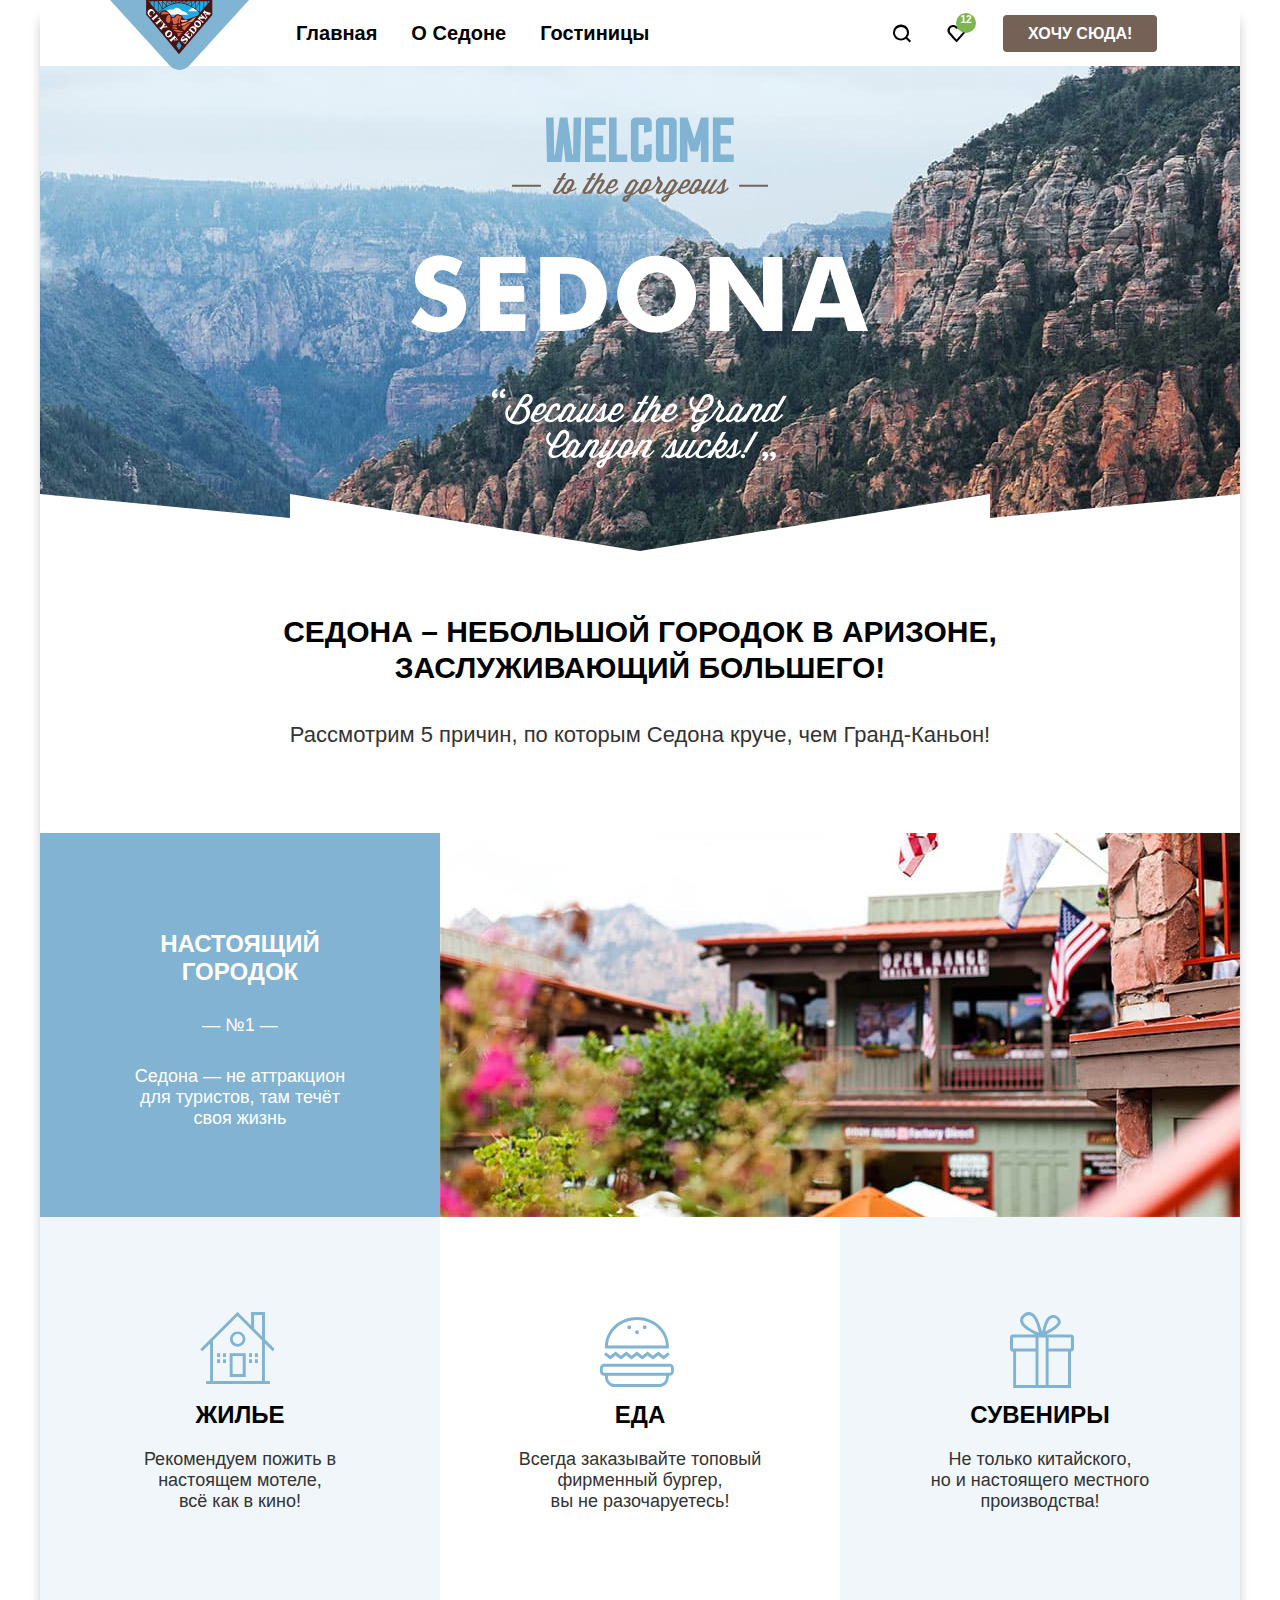
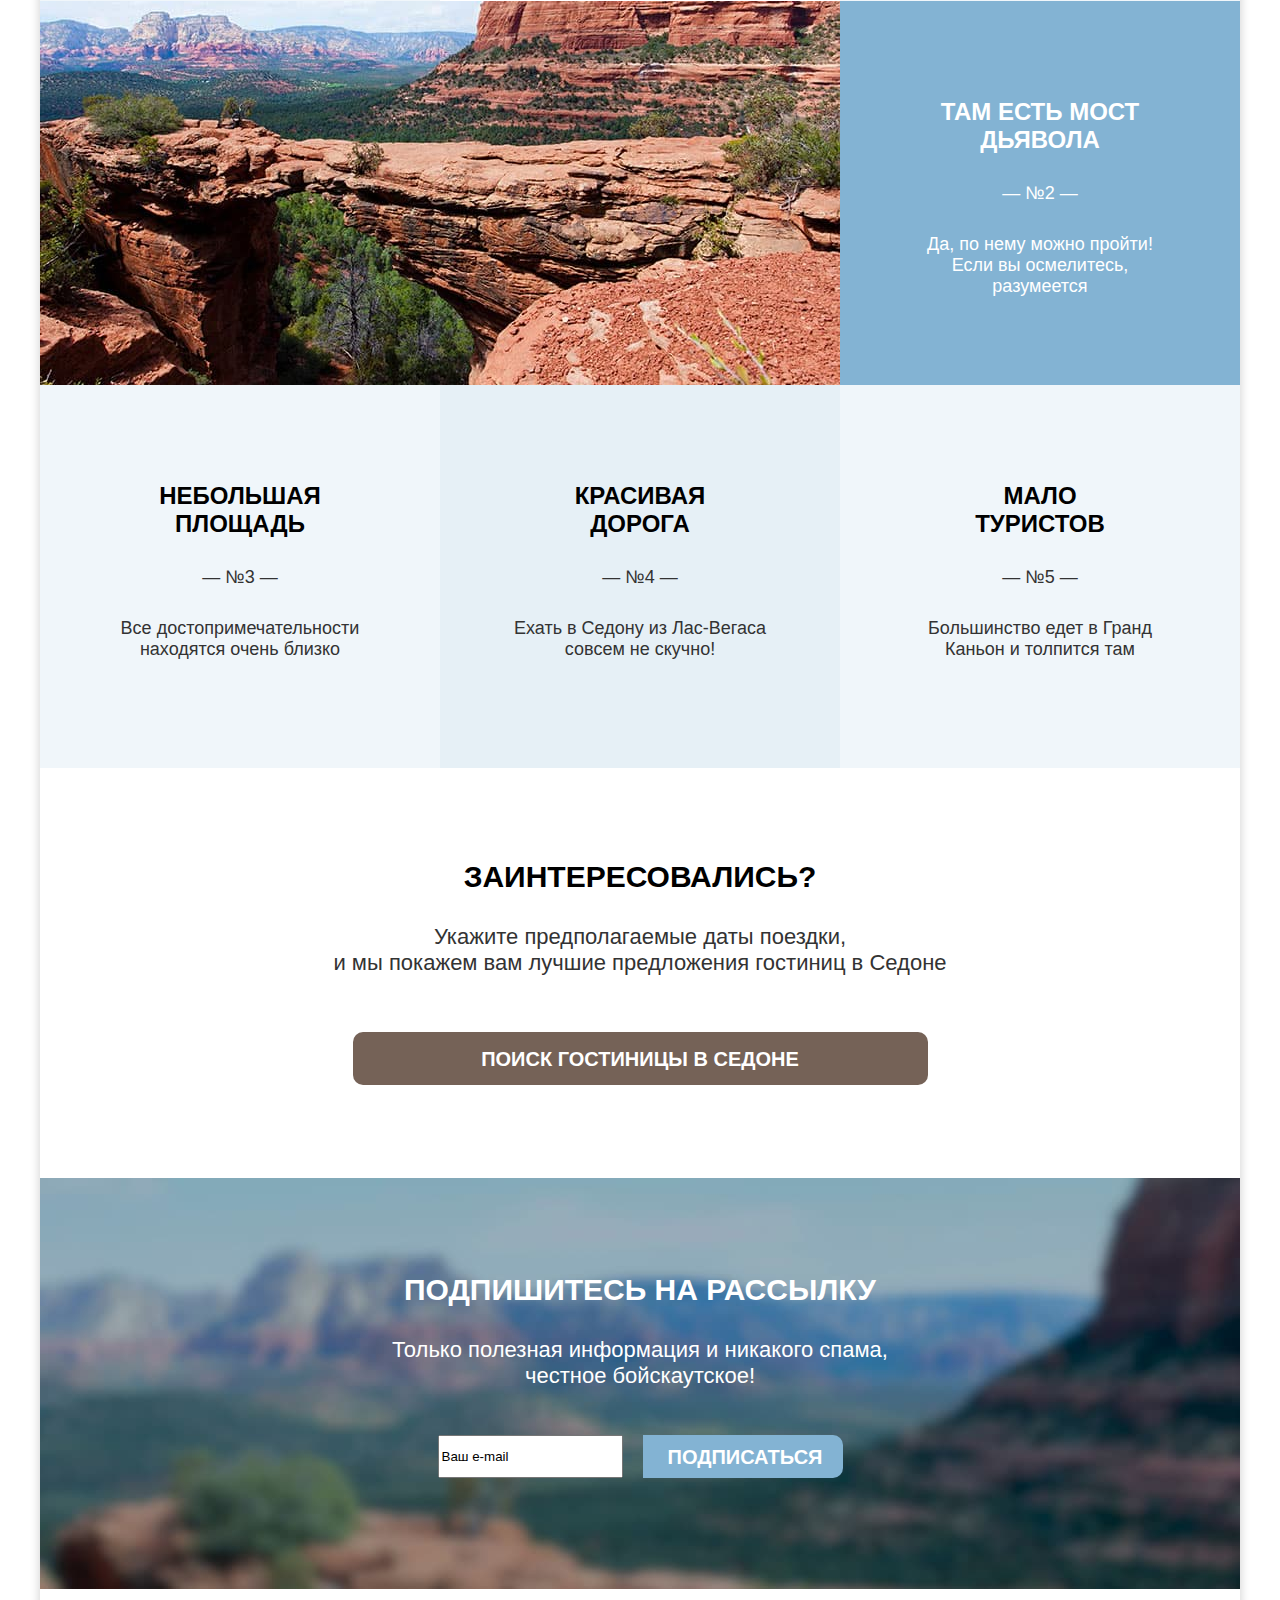
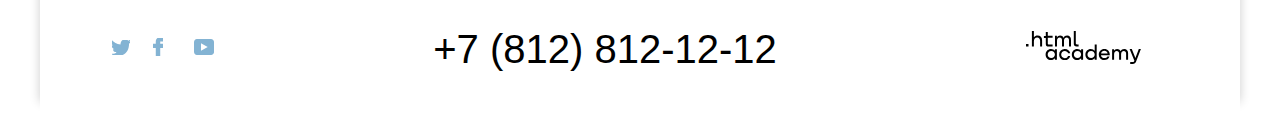
==== 7/index.html @ a11a6c42 ":heavy_check_mark: Сборка #7" ====
<!DOCTYPE html>
<html lang="ru">
  <head>
    <meta charset="utf-8">
    <title>Туристический город Седона</title>
    <link rel="stylesheet" href="styles/styles.css">
    <base href="https://htmlacademy-htmlcss.github.io/1942869-sedona-33/7/">
</head>
  <body>
    <header class="main-header">
      <nav class="navigation">
        <a class="navigation-logo">
          <img class="main-header-logo" src="../images/header/logo.svg" width="139" height="70" alt="Логотип сайта города Седоны.">
        </a>
        <ul class="navigation-list">
          <li class="navigation-item">
            <a class="navigation-link active">Главная</a>
          </li>
          <li class="navigation-item">
            <a class="navigation-link" href="#">О Седоне</a>
          </li>
          <li class="navigation-item">
            <a class="navigation-link" href="catalog.html">Гостиницы</a>
          </li>
        </ul>
        <ul class="navigation-list navigation-user">
          <li class="navigation-item">
            <a class="navigation-link" href="#" >
              <svg class="navigation-icon" aria-hidden="true" focusable="false" width="20" height="19" viewBox="0 0 20 19" fill="currentColor" xmlns="http://www.w3.org/2000/svg"><path d="m19.03 17.05-3.71-3.7c1-1.3 1.7-3 1.7-4.9 0-4.4-3.61-8-8.02-8a8.12 8.12 0 0 0-8.03 8.1c0 4.4 3.61 8 8.03 8 1.8 0 3.5-.6 4.91-1.7l3.71 3.7 1.4-1.5ZM9 14.55c-3.31 0-6.02-2.7-6.02-6a6.03 6.03 0 0 1 12.03 0c0 3.3-2.7 6-6.01 6Z"/></svg>
              <span class="visually-hidden">
              Поиск
              </span>
            </a>
          </li>
          <li class="navigation-item">
            <a class="navigation-link" href="#">
              <svg class="navigation-icon" aria-hidden="true" focusable="false" width="19" height="17" viewBox="0 0 19 17" fill="currentColor" xmlns="http://www.w3.org/2000/svg"><path d="M9.44 17c-.3 0-.6-.1-.8-.4-5.41-6.1-6.72-7.5-7.02-7.9A5.4 5.4 0 0 1 6.03 0c1.3 0 2.51.5 3.51 1.3a5.47 5.47 0 0 1 9.03 4.1c0 1.3-.5 2.5-1.3 3.4l-7.02 7.9c-.2.2-.4.3-.8.3ZM3.43 7.5c.3.4 3.5 4 6.11 6.9l6.22-7c.5-.5.7-1.2.7-2 0-1.8-1.5-3.3-3.3-3.3-1 0-2.01.5-2.71 1.3-.3.3-.6.4-.9.4-.3 0-.6-.2-.8-.4a3.7 3.7 0 0 0-2.72-1.3c-1.8 0-3.3 1.5-3.3 3.3-.1.9.3 1.6.7 2.1-.1 0-.1 0 0 0Z"/></svg>
              <span class="visually-hidden">
              Избранное
              </span>
              <span class="favorite-number">12</span>
            </a>
          </li>
          <li class="navigation-item">
            <a class="button navigation-link" href="#search">Хочу сюда!</a>
          </li>
        </ul>
      </nav>
    </header>
    <main class=" main-index main-container">
      <div class="page-container">
        <section class="promo">
          <h1 class="visually-hidden">Добро пожаловать в великолепный город Седона.</h1>
          <img class="welcome" src="../images/welcome.svg" width="458" height="352" alt="Добро пожаловать в великолепный город Седона.">
          <svg width="1200" height="57" fill="none" xmlns="http://www.w3.org/2000/svg"><path d="M0 57V0l250 24V0l350 57L950 0v24l250-24v57H0Z" fill="#fff"/></svg>
        </section>
        <section class="slogan">
          <b class="slogan-title">Седона &ndash; небольшой городок в Аризоне, заслуживающий&nbsp;большего!  </b>
          <p class="slogan-subtitle">Рассмотрим 5 причин, по которым Седона круче, чем Гранд-Каньон!</p>
        </section>
        <section class="advantages">
          <h2 class="visually-hidden">Преимущества</h2>
          <ul class="advantages-list">
            <li class="advantages-item-wrapper">
              <div class="advantages-item advantages-item-white">
                <h3 class="advantages-title">Настоящий городок</h3>
                <p class="advantages-number">&#8212; &#8470;1 &#8212;</p>
                <p class="advantages-description">
                Седона — не аттракцион для&nbsp;туристов, там течёт своя&nbsp;жизнь
                </p>
              </div>
              <img class="town" src="../images/advantages/town.jpg" width="800" height="384" alt="Улицы Седоны.">
              <ul class="advantages-subitems">
                <li class="advantages-subitem">
                  <b class="advantages-title house">Жилье</b>
                  <p class="advantages-description">
                  Рекомендуем пожить в настоящем мотеле, всё&nbsp;как&nbsp;в&nbsp;кино!
                  </p>
                </li>
                <li class="advantages-subitem">
                  <b class="advantages-title meal">Еда</b>
                  <p class="advantages-description">
                  Всегда заказывайте топовый фирменный бургер, вы&nbsp;не&nbsp;разочаруетесь!
                  </p>
                </li>
                <li class="advantages-subitem">
                  <b class="advantages-title souvenirs">Сувениры</b>
                  <p class="advantages-description">Не только китайского, но&nbsp;и&nbsp;настоящего местного производства!</p>
                </li>
              </ul>
            </li>
            <li class="advantages-item-wrapper">
              <img class="bridge" src="../images/advantages/bridge.jpg" width="800" height="384" alt="Мост дьявола.">
              <div class="advantages-item advantages-item-white">
                <h3 class="advantages-title">Там есть мост дьявола</h3>
                <p class="advantages-number">&#8212; &#8470;2 &#8212;</p>
                <p class="advantages-description">
                Да,&nbsp;по&nbsp;нему&nbsp;можно&nbsp;пройти! Если&nbsp;вы&nbsp;осмелитесь, pазумеется
                </p>
              </div>
            </li>
            <li class="advantages-item-wrapper">
              <div class="advantages-item">
                <h3 class="advantages-title">Небольшая площадь</h3>
                <p class="advantages-number">&#8212; &#8470;3 &#8212;</p>
                <p class="advantages-description">
                Все&nbsp;достопримечательности находятся очень близко
                </p>
              </div>
            </li>
            <li class="advantages-item-wrapper">
              <div class="advantages-item advantages-item-black">
                <h3 class="advantages-title">Красивая дорога</h3>
                <p class="advantages-number">&#8212; &#8470;4 &#8212;</p>
                <p class="advantages-description">
                Ехать в Седону из Лас-Вегаса совсем не скучно!
                </p>
              </div>
            </li>
            <li class="advantages-item-wrapper">
              <div class="advantages-item">
                <h3 class="advantages-title">Мало туристов</h3>
                <p class="advantages-number">&#8212; &#8470;5 &#8212;</p>
                <p class="advantages-description">
                Большинство&nbsp;едет&nbsp;в&nbsp;Гранд Каньон и толпится там
                </p>
              </div>
            </li>
          </ul>
        </section>
        <div class="index-column">
          <section class ="hotel-search">
            <h2 class ="visually-hidden">Поиск гостиницы.</h2>
            <b class="hotel-search-title" id="search">Заинтересовались?</b>
            <p class ="hotel-search-disciption">Укажите предполагаемые даты поездки, и&nbsp;мы&nbsp;покажем&nbsp;вам&nbsp;лучшие предложения гостиниц в Седоне</p>
            <a class="button hotel-search" href="catalog.html">Поиск гостиницы в Седоне</a>
          </section>
          <section class="subscribe">
            <h2 class="subscribe-title">Подпишитесь на рассылку</h2>
            <p class="subscribe-subtitle">Только полезная информация и никакого спама, <br> честное бойскаутское!</p>
            <form class="subscribe-form" action="https://echo.htmlacademy.ru" method="post">
              <label class ="visually-hidden" for="subscribe-email">Ваш e-mail</label>
              <input type="email" name="subscribe-email" id="subscribe-email" value="Ваш e-mail" placeholder="email@example.com" required>
              <button class="button subscribe-form-button" type="submit">Подписаться</button>
            </form>
          </section>
        </div>
      </div>
    </main>
    <footer class="main-footer">
      <div class="main-footer-container">
        <section class="footer-social">
          <h2 class="visually-hidden">Социальные сети.</h2>
          <ul class="footer-social-list">
            <li class="footer-social-item">
              <a class="footer-social-link footer-social-tw" href="https://twitter.com/htmlacademy_ru">
                <span class="visually-hidden">Тwitter</span>
              </a>
            </li>
            <li class="footer-social-item">
              <a class="footer-social-link footer-social-facebook" href="https://www.facebook.com/htmlacademy">
                <span class="visually-hidden">Facebook</span>
              </a>
            </li>
            <li class="footer-social-item">
              <a class="footer-social-link footer-social-youtube" href="https://www.youtube.com/c/HTMLAcademyRUS">
                <span class="visually-hidden">Youtube</span>
              </a>
            </li>
          </ul>
        </section>
        <section class="footer-contacts">
          <h2 class="visually-hidden">Контакты</h2>
          <a class="footer-contacts-phone" href="tel:88128121212">+7 (812) 812-12-12</a>
        </section>
        <section class="footer-htmlacademy">
          <h2 class="visually-hidden">HTML Academy.</h2>
          <a class="footer-htmlacademy-link" href="https://htmlacademy.ru">
            <img src="../images/footer/logo-htmlacademy.svg" width="115" height="34" alt="Логотип сайта HTML Академии.">
          </a>
        </section>
      </div>
    </footer>
  </body>
</html>
---- 7/styles/styles.css ----
@font-face {
  font-family: "PT Sans";
  font-style: normal;
  font-weight: 400;
  src: url("fonts/ptsans-400.woff2") format("woff2");
  font-display: swap;
}

@font-face {
  font-family: "PT Sans";
  font-style: normal;
  font-weight: 700;
  src: url("fonts/ptsans-700.woff2") format("woff2");
  font-display: swap;
}

html {
  height: 100%;
}

body {
  display: flex;
  flex-direction: column;
  width: 1200px;
  margin: 0 auto;
  min-height: 100%;
  font-family: "PT Sans", "Arial", sans-serif;
  font-size: 18px;
  line-height: 23px;
  color: #000000;
  background-color: #FFFFFF;
  box-shadow: -20px 0 10px -20px rgba(0, 0, 0, .2), 20px 0 10px -20px rgba(0, 0, 0, .2);
}

.visually-hidden {
  position: absolute;
  width: 1px;
  height: 1px;
  margin: -1px;
  padding: 0;
  border: 0;
  clip: rect(0 0 0 0);
  overflow: hidden;
}

.page-header {
  font-family: inherit;
  color: #000000;
  background: #ffffff;
}

.navigation {
  display: flex;
  width: 1060px;
  padding: 0;
  margin: 0 auto;
}

.navigation-logo {
  display: inline-block;
  position: absolute;
  z-index: 1;
  width: 139px;
  height: 70px;
}

.navigation-list {
  display: flex;
  align-items: center;
  flex-wrap: wrap;
  width: 450px;
  list-style-type: none;
  padding-left: 169px;
  margin:0;
}

.navigation-user {
  max-width: 295px;
  margin-left: auto;
  padding: 0;
}

.navigation-user .navigation-link {
  min-width: 20px;
  min-height: 20px;
}

.navigation-link {
  display: block;
  position: relative;
  padding: 20px 17px;
  font-size: 20px;
  line-height: 26px;
  font-weight: 700;
  text-align: center;
  color: inherit;
  background-color: #ffffff;
  text-decoration: none;
}

.navigation-link:hover {
color: #756257;
}

.navigation-link:focus {
  text-decoration: underline #83B3D3;
  outline: none;
}

.navigation-link:active {
  color: rgba(117, 98, 87, 0.3);
}

.navigation-link-current::before {
  position: absolute;
  right: 20px;
  bottom: 0;
  left: 20px;
  height: 2px;
  background-color: #756257 ;
  content: "";
}

.navigation-link .active::before {
  position: absolute;
  right: 20px;
  bottom: 0;
  left: 20px;
  height: 2px;
  background-color: #756257 ;
  content: "";
}


.navigation-icon {
  position: absolute;
  top: 0;
  right: 0;
  bottom: 0;
  left: 0;
  margin: auto;
  fill: #000000;
}

.favorite-number {
  position: absolute;
  z-index: 1;
  top: 10px;
  font-size: 10px;
  line-height: 13px;
  text-align: center;
  color:  #FFFFFF;
  width: 20px;
  height: 20px;
  padding: 0px;
  border-radius: 100px;
  background-color: #7DB54F;
}

.navigation-link:focus .navigation-icon {
  fill: #FFFFFF;
}

.navigation-link:focus .favorite-number {
  background-color: #FFFFFF;
}

.navigation-link:active .navigation-icon {
  color:  #756257;
}

.navigation-link:active focus .favorite-number {
  background-color: #7DB550;
  color: #FFFFFF;
}

.main-container {
  flex-grow: 1;
}

.main-index {
  color: #000000;
  background: #ffffff;
}

.main-inner {
 margin: 0;
 padding: 0;
}

.page-container {
  margin: 0 auto;
}

.promo {
  height: 485px;
  background-image: url("../images/index-background.jpg");
  background-size: 100% auto;
  background-repeat: no-repeat;
}

.welcome {
  display: block;
  margin: 0 auto;
  padding-top: 51px;
  padding-bottom: 25px;
}

.slogan-title {
  display: block;
  font-size: 30px;
  line-height: 36px;
  color: inherit;
  text-align: center;
  text-transform: uppercase;
  margin: 63px 0 31px;
}

.slogan-subtitle {
  font-size: 22px;
  line-height: 36px;
  margin: 0 auto;
  margin-bottom: 80px;
  font-weight: normal;
  text-align: center;
  color:#333333;
}

.advantages-list {
  display: flex;
  flex-direction: row;
  flex-wrap: wrap;
  margin: 0;
  padding: 0;
}

.advantages-item-wrapper {
  display: flex;
  flex-direction: row;
  flex-wrap: wrap;
  font-size: 18px;
  line-height: 21px;
  text-align: center;
  color:#333333;
}

.advantages-item {
  width: 400px;
  padding: 0px;
  background-color: rgba(131, 179, 211, 0.12);
}

.advantages-title {
  font-size: 24px;
  line-height: 28px;
  font-weight: 700;
  padding: 97px 100px 29px;
  margin: 0 auto;
  text-align: center;
  text-transform: uppercase;
  color:#000000;
}

.advantages-number {
  padding-bottom: 30px;
  margin: 0 auto;
}

.advantages-description {
  margin: 0;
  padding: 0 70px 108px;
}

.advantages-item-white {
  color: #FFFFFF;
  background-color: #83B3D3;
}

.advantages-item-white .advantages-title {
  color:#FFFFFF;
}

.advantages-item-white .advantages-description {
  padding: 0 70px 87px;
}


.advantages-item-black {
  background-color: hsl(204 48% 67% / 0.2);
}

.advantages-subitems {
  display: flex;
  flex-direction: row;
  flex-wrap: wrap;
  list-style-type: none;
  width: 1200px;
  margin: 0;
  padding: 0;
}

.advantages-subitem:nth-child(odd) {
  background-color: rgba(131, 179, 211, 0.12);
}

.advantages-subitem:nth-child(even) {
  background-color:  #FFFFFF;
}

.advantages-subitem {
  display: flex;
  flex-direction: column;
  justify-content: center;
  align-items: center;
  position: relative;
  width: 400px;
  padding-top: 184px;
  padding-bottom: 79px;
  margin: 0;
}

.advantages-subitem .advantages-title {
  padding: 0;
  margin-bottom: 20px;
}

.advantages-subitem .advantages-description {
 margin:0;
 padding: 0 75px 10px;
}

.house::before {
  position: absolute;
  top: 95px;
  left: 160px;
  width: 74px;
  height: 72px;
  background-image: url("../images/advantages/house.svg");
  background-repeat: no-repeat;
  padding: 0;
  margin: 0;
  content: "";
}

.meal::before {
  position: absolute;
  top: 100px;
  left: 160px;
  width: 74px;
  height: 70px;
  background-image: url("../images/advantages/meal.svg");
  background-repeat: no-repeat;
  padding: 0;
  margin: 0;
  content: "";
}

.souvenirs::before {
  position: absolute;
  top: 95px;
  left: 170px;
  width: 64px;
  height: 76px;
  background-image: url("../images/advantages/souvenirs.svg");
  background-repeat: no-repeat;
  padding: 0;
  margin: 0;
  content: "";
}

.index-column {
  display: block;
  padding: 0;
  margin: 0;
}

.hotel-search{
  text-align: center;
  color:#333333;
  margin: 91px auto 93px;
}

.hotel-search-title {
  font-size: 30px;
  line-height: 36px;
  font-weight: 700;
  text-transform: uppercase;
  color: inherit;
  padding: 0;
  margin: 0;
  color: #000000
}

.hotel-search-disciption {
  font-size: 22px;
  line-height: 26px;
  font-weight: 400;
  margin: 29px 240px 56px;
  padding: 0 50px;
}

.button {
  display: inline-block;
  box-sizing: border-box;
  font-size: 16px;
  line-height: 20px;
  font-weight: 700;
  text-align: center;
  color: #ffffff;
  background-color: #756257;
  text-transform: uppercase;
  text-decoration: none;
  margin-left: 20px;
  padding: 9px 25px 8px;
  border-radius: 4px;
  border: none;
  cursor: pointer;
}

.button:hover {
  color:#FFFFFF;
  background-color: #615048;
}

.button:focus {
  outline: none;
  text-decoration: none;
  box-shadow: 0 0 0 3px #83B3D3;
}

.button:active {
background-color: #615048;
color:rgba(255, 255, 255, 0.3);
}

.hotel-search .button {
  width: 575px;
  padding: 15px auto;
  border-radius: 10px;
  font-size: 20px;
  line-height: 36px;
  font-weight: 700;
  margin: 0 auto;
  padding: 15px auto;
}


.catalog-filter-button-complex {
  display:flex;
  flex-direction: column;
  padding: 0;
  margin: 0;
  width: 160px;
  height: 48px;
  border-radius: 4px;
}

.button-apply {
  font-size: 16px;
  line-height: 21px;
  font-weight: 700;
  text-align: center;
  color: #ffffff;
  background-color: #83B3D3;
  text-transform: uppercase;
}

.button-reset {
  font-size: 18px;
  line-height: 23px;
  font-weight: 400;
  text-align: center;
}

.product-more-button {
  display: flex;
  justify-content: center;
  align-items: center;
  margin: 30px auto;
  height: 60px;
  width: 620px;
  font-size: 20px;
  line-height: 26px;
  font-weight: 700;
  text-align: center;
  text-transform: uppercase;
  text-decoration: none;
  color: #ffffff;
  background-color: #83B3D3;
  border-radius: 4px;
}

.card-button {
  font-size: 16px;
  line-height: 21px;
  border-radius: 4px;
  font-weight: 700;
  text-align: center;
  text-transform: uppercase;
  text-decoration: none;
  color: #ffffff;
  background-color: #756257;
  padding: 9px 0 10px;
  margin:0;
  width: 140px;
}

.select {
  color: #ffffff;
  background-color: #83B3D3;
  margin-left: 10px;
}

.subscribe {
  display: block;
  box-sizing: border-box;
  height: 411px;
  font-size: 22px;
  line-height: 26px;
  font-weight: 400;
  text-align: center;
  background-image: url("../images/subscribe-background.jpg");
  background-size: 100% auto;
  background-repeat: no-repeat;
  color: #FFFFFF;
  margin-top: 93px;
  padding: 94px 200px 93px;
}

.subscribe-title {
  font-size: 30px;
  line-height: 36px;
  font-weight: 700;
  text-align: center;
  text-transform: uppercase;
  color: inherit;
  margin: 0;
  padding-bottom: 29px;
}

.subscribe-subtitle {
  padding-bottom: 46px;
  margin: 0;
}

.subscribe-form {
  display: flex;
  flex-direction: row;
  justify-content: center;
}

.subscribe-form-button {
  font-size: 20px;
  line-height: 26px;
  font-weight: 700;
  text-align: center;
  width: 200px;
  color: #ffffff;
  background-color: #83B3D3;
  text-transform: uppercase;
  border: none;
  border-radius: 0px 10px 10px 0px;
}

.subscribe-form-button:hover {
 background-color: #68A2CA;
}

.subscribe-form-button:focus {
  color: #FFFFFF;
  background-color: #68A2CA;
  outline: 3px solid #756257;
}

.subscribe-form-button:active {
  color: #FFFFFF;
  background-color: #68A2CA;
}

.main-footer {
  font-family: inherit;
  color: #000000;
  background-color: #ffffff;
}

.main-footer-container {
  display: flex;
  padding: 0 72px;
  margin: 0;
}

.footer-social {
  max-width: 107px;
}

.footer-social-list {
  display: flex;
  flex-wrap: wrap;
  list-style-type: none;
  padding: 49px 0 53px;
  margin: 0;
}

.footer-social-item {
  width: 21px;
  height: 20px;
  margin-right: 20px;
}

.footer-social-item:nth-child(3n) {
  margin-right: 0;
}

.footer-social-link {
  display: inline-block;
  box-sizing: border-box;
  height: 20px;
  background-color: #FFFFFF;
  background-repeat: no-repeat;
  background-position: center;
  background-size: 20px 20px;
}

.footer-social-tw {
  width: 18px;
  height: 15px;
  background-image: url("../images/footer/social-twitter.svg");
}

.footer-social-facebook {
  width: 10px;
  height: 18px;
  background-image: url("../images/footer/social-facebook.svg");
}

.footer-social-youtube {
  height: 16px;
  width: 20px;
  background-image: url("../images/footer/social-youtube.svg");
}

.footer-social-link:hover {
  background-color: #68A2CA;
}

.footer-social-link:focus {
  padding: 10px;
  outline: 3px solid #83B3D3;
  border-radius: 10px;
}

.button:active {
  fill: #68A2CA;
}

.footer-contacts {
  width: 720px;
  margin: 0;
  padding: 40px 61px 53px 30px;
}

.footer-contacts-phone {
  display: block;
  font-size: 40px;
  line-height: 40px;
  font-weight: 400;
  text-align: center;
  color: #000000;
  text-transform: uppercase;
  text-decoration: none;
  padding: 0;
  margin: 0;
}

.footer-htmlacademy {
  width: 115px;
  margin: 0;
  padding: 42px 0 44px 0;
}

.footer-contacts-phone:hover {
  color:  #756257;
}

.footer-contacts-phone:focus {
  color:  #756257;
}

.footer-contacts-phone:active {
color: #756257;
}

.footer-htmlacademy:hover {
  color: #756257;
}

.footer-htmlacademy:focus {
  color: #756257;
  outline: 3px solid #83B3D3;
}

.footer-htmlacademy:active {
  color: #756257;
}

.inner-header {
  background-image: url("../images/catalog-background.jpg");
  height: 100%;
  background-size: 100% auto;
  background-repeat: no-repeat;
  color: #ffffff;
  padding: 35px 71px 0;
  margin: 0;
}

.inner-header-title {
  font-size: 60px;
  line-height: 78px;
  font-weight: 700;
  color: inherit;
  margin: 0;
  padding-bottom: 5px;
}

.breadcrumbs {
  display: flex;
  flex-wrap: wrap;
  list-style-type: none;
  margin: 0;
  padding: 0;
}

.breadcrumbs-link {
  font-size: 16px;
  line-height: 21px;
  font-weight: 400;
  color: inherit;
  text-decoration: none;
  margin-right: 11px;
}

.catalog-products {
  font-weight: 400;
  margin: 0;
  padding-top: 45px;
  padding-bottom: 55px;
}

.catalog-filter {
  display: flex;
}

.catalog-filter-group {
  margin-right: 67px;
  padding: 0;
  border: none;
}

.catalog-filter-list {
  list-style-type: none;
  margin: 0;
  padding: 0;
}

.catalog-filter-title {
  font-size: 20px;
  line-height: 26px;
  font-weight: 700;
  color: inherit;
  margin: 0;
  padding-bottom: 30px;
}

.catalog-filter-item {
  padding-bottom: 13px;
  margin: 0 ;
}

.sorting-container {
  display: flex;
  align-items: center;
  padding: 0;
  margin: 44px 72px 53px 71px;
  color: #000000;
  background-color: #ffffff;
}

.sorting-title {
  font-size: 30px;
  line-height: 39px;
  font-weight: 700;
  color: inherit;
  text-transform: uppercase;
  margin: 0;
  padding: 0;
}

.sorting-control {
  font-size: 18px;
  line-height: 23px;
  padding: 12px 94px 13px 19px;
  border: 2px solid #E6E6E6;
  margin-left: 150px;
  margin-right: 73px;
}

.sorting-container .button {
  width: 48px;
  height: 48px;
  background-color:#ffffff;
  border: 2px solid #000000;
  margin: 0;
  margin-left: 8px;
  padding: 0;
}

.sorting-container .button-light {
  border: 2px solid #E6E6E6;
}

.product-result {
  width: auto;
  margin: 0 72px;
  padding: 0;
}

.product-list {
  display: grid;
  grid-template-columns: repeat(3, 340px);
  gap: 10px 18px;
  list-style-type: none;
  padding: 0;
  margin-bottom: 34px;
}

.product-card {
  display: grid;
  grid-template-columns: 20px 300px 20px;
  grid-template-rows: 206px min-content min-content;
  font-size: 18px;
  line-height: 23px;
  font-weight: 400;
  color: #333333;
  row-gap: 16px;
  margin-top: 20px;
  margin-bottom: 20px;
}

.product-card-image-link {
  grid-column: 2/3 ;
}

.product-card-image {
  width: 300px;
  object-fit:contain;
  background-color:#F2F2F2;
}

.product-card-title-link {
  grid-column: 2/3 ;
  text-decoration: none;
}

.product-card-title {
  font-size: 24px;
  line-height: 31px;
  font-weight: 700;
  color: #000000;
  margin: 0;
}

.card-description {
  grid-column: 2/3;
  display: grid;
  grid-template-columns: 150px 150px;
  row-gap: 16px;
  margin: 0;
}

.product-card-subtitle {
  margin: 0;
}

.product-card-price {
  margin: 0;
  margin-left: 10px;
}

.rating {
  grid-column: 1/-1;
  justify-self: end;
  font-size: 16px;
  line-height: 21px;
  text-align: center;
  color: #000000;
  text-decoration: none;
  text-transform: uppercase;
  border-radius: 4px;
  background-color: #F2F2F2;
  margin: 0;
  width: 160px;
  padding: 9px 0 10px;
}

.divider {
  border: 1px solid #E6E6E6;
}

.pagination {
  display: flex;
  justify-content: space-between;
  margin: 60px 72px 73px;
  padding: 0;
}

.pagination-list {
  display: flex;
  margin: 0;
  padding: 0;
  list-style-type: none;
}

.pagination-item:not(:last-child) {
  margin-right: 8px;
}

.pagination-link {
  display: block;
  box-sizing: border-box;
  width: 55px;
  height: 55px;
  padding: 14px 20px;
  font-size: 20px;
  line-height: 26px;
  font-weight: 700;
  text-decoration: none;
  border-radius: 4px;
  color: #ffffff;
  background-color: #83B3D3;
}

.pagination-current {
  color: #000000;
  background-color: #F2F2F2;
}

.product-quantity {
  display: flex;
  align-items: center;
  margin: 0;
  padding: 0;
  font-size: 18px;
  line-height: 23px;
}

.product-quantity-control {
  margin-left: 51px;
  padding: 13px 17px 12px;
  border: 2px solid #E6E6E6;
  box-sizing: border-box;
  border-radius: 4px;
  width: 160px;
}

.inner-subscribe {
  font-size: 22px;
  line-height: 26px;
  font-weight: 400;
  text-align: center;
  color: #000000;
  background-color: #ffffff;
  margin: 0 auto 140px;
  padding: 0;
}

.inner-subscribe-title {
  font-size: 30px;
  line-height: 36px;
  font-weight: 700;
  text-align: center;
  text-transform: uppercase;
  color: inherit;
  margin: 0;
  padding-bottom: 46px;
}
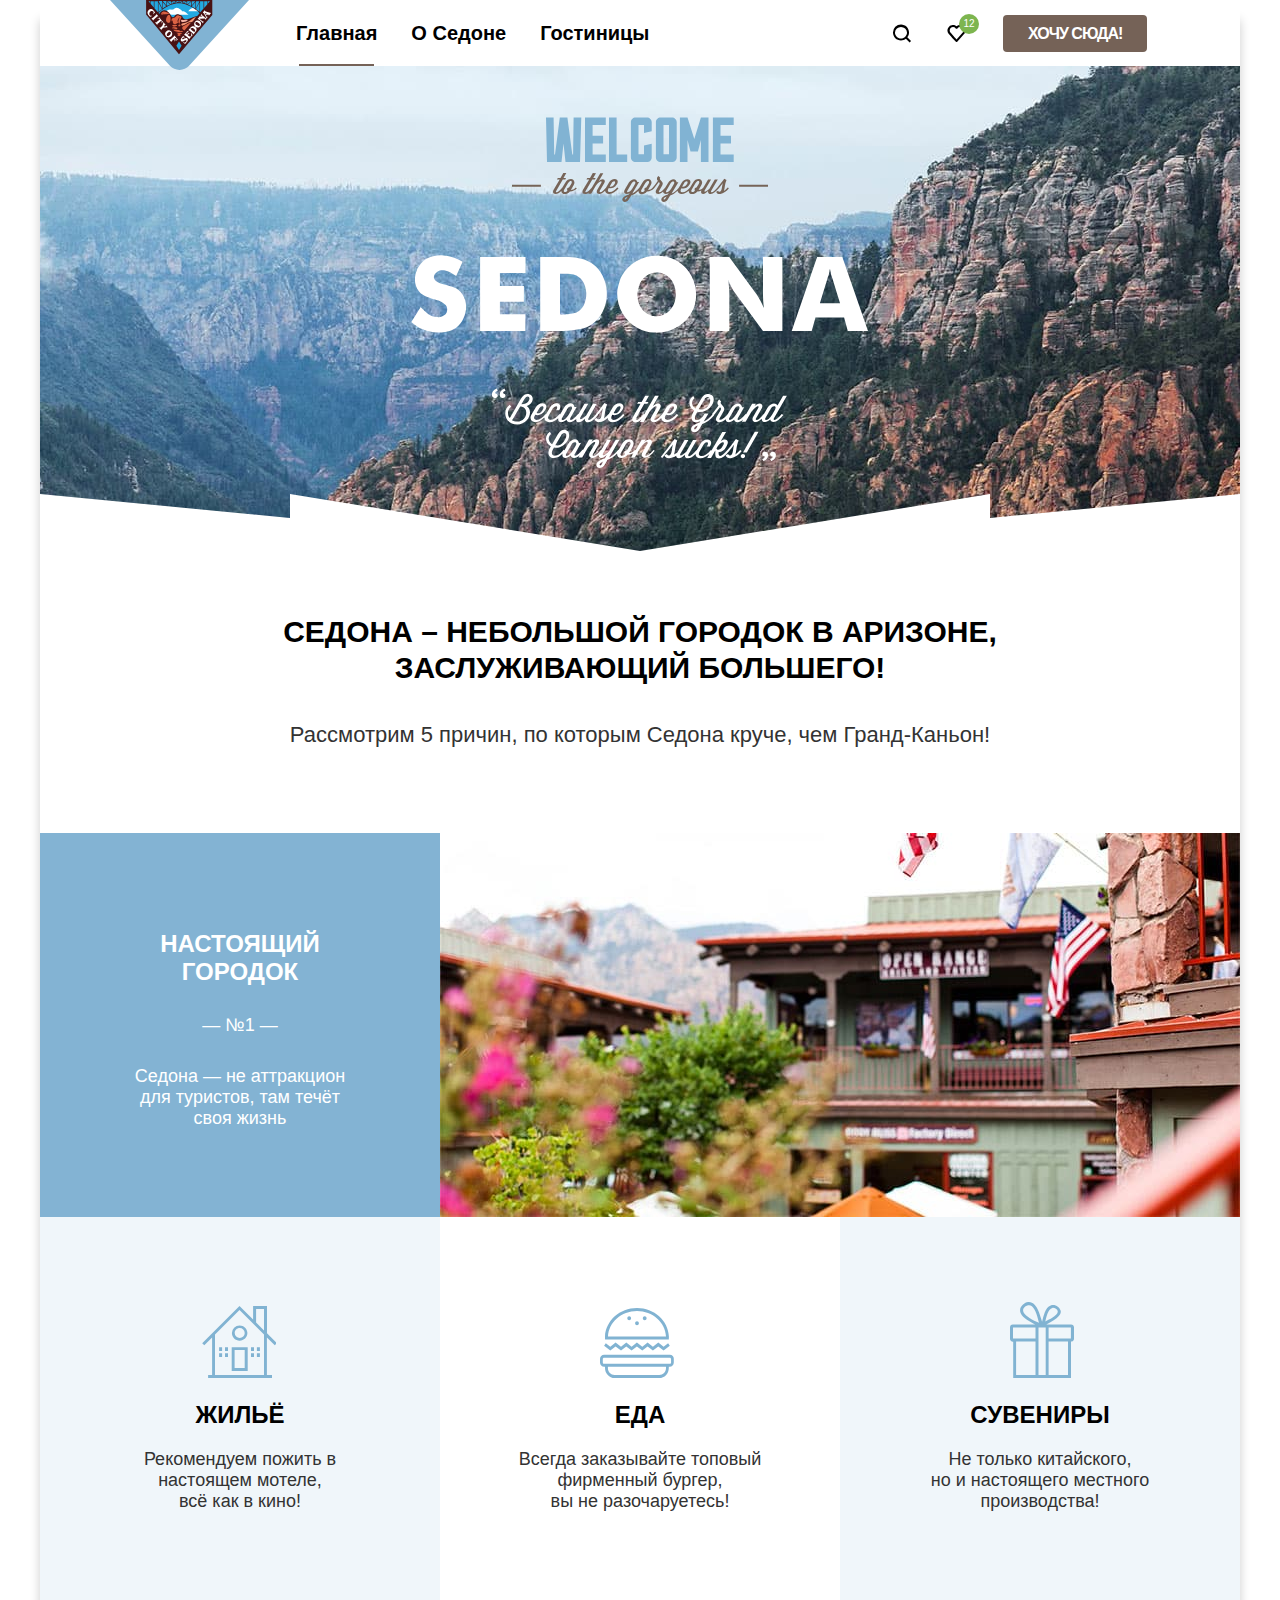
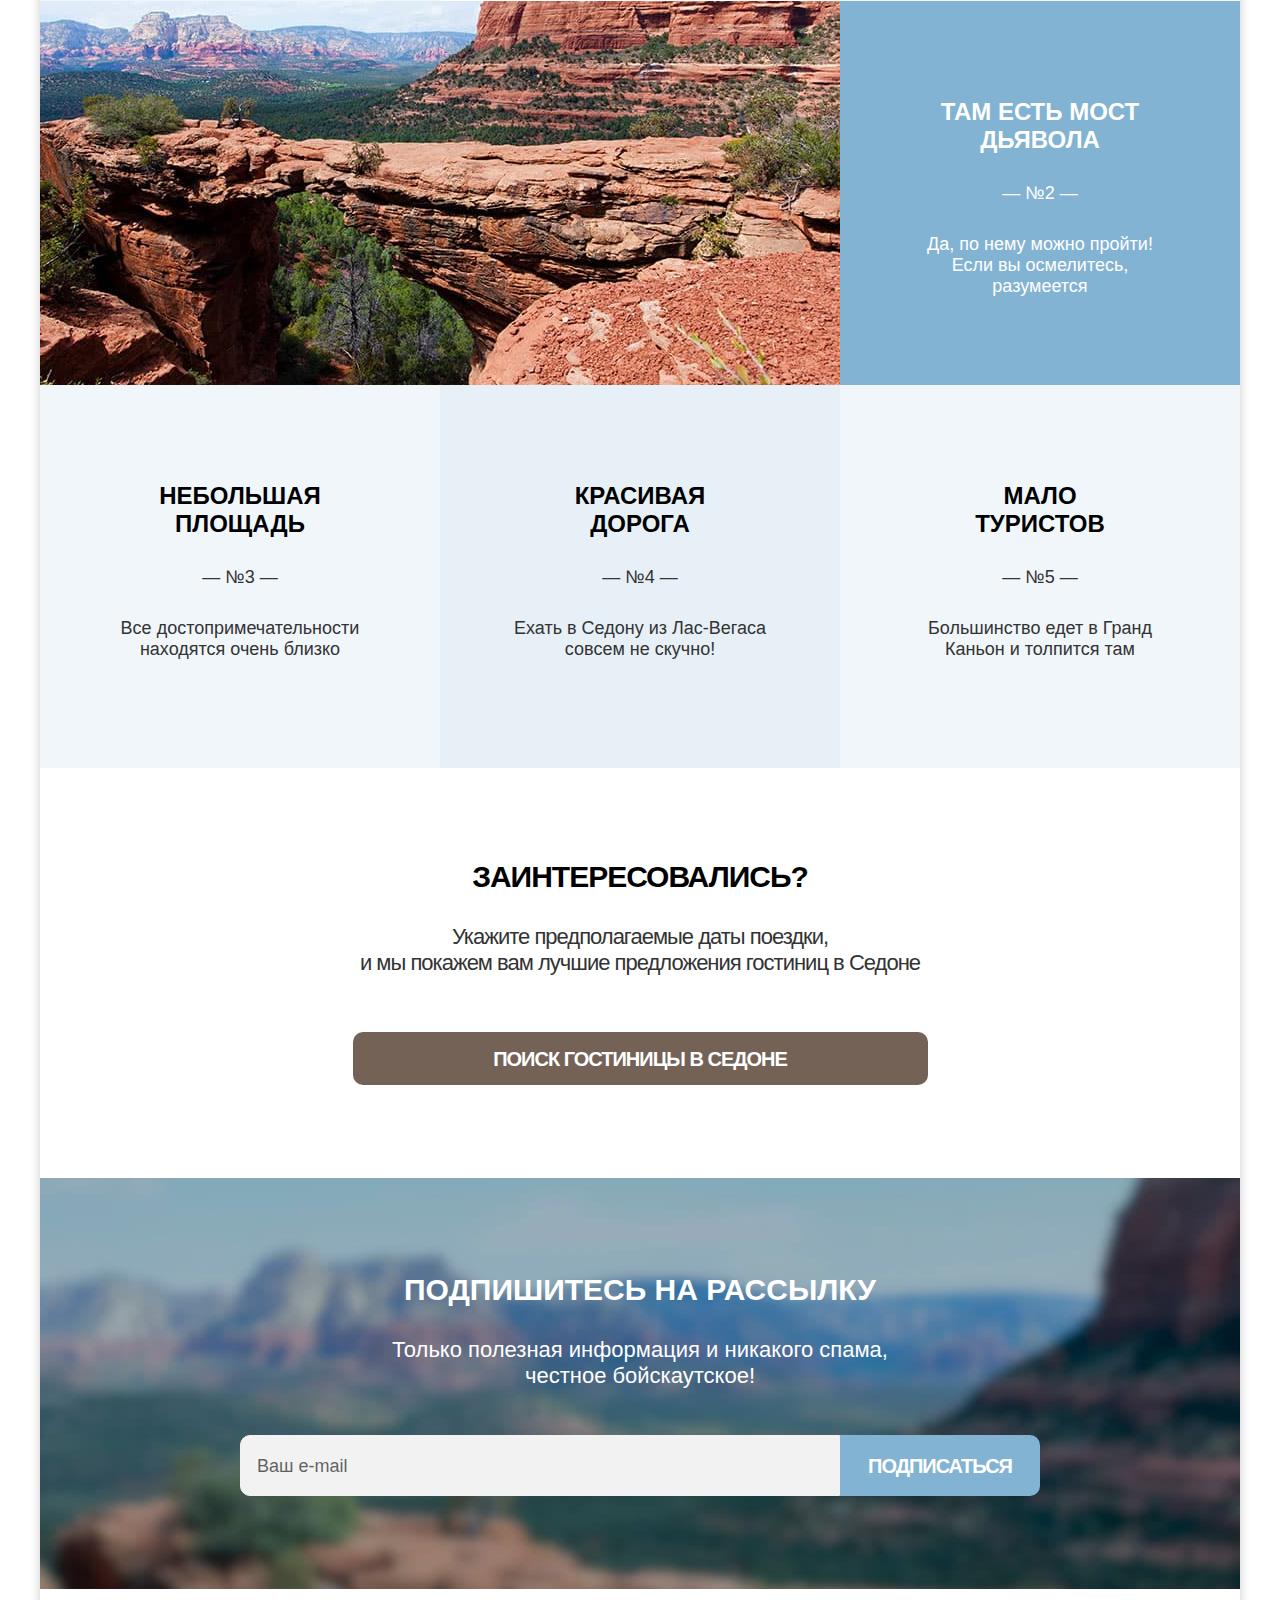
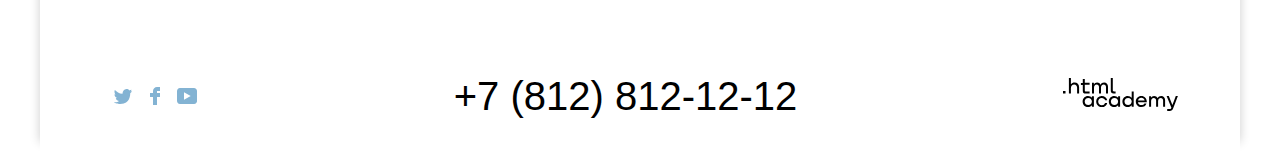
==== commit 4e08b64f: ":heavy_check_mark: Сборка #7" ====
--- a/7/index.html
+++ b/7/index.html
@@ -10,11 +10,11 @@
     <header class="main-header">
       <nav class="navigation">
         <a class="navigation-logo">
-          <img class="main-header-logo" src="../images/header/logo.svg" width="139" height="70" alt="Логотип сайта города Седоны.">
+          <img class="main-header-logo" src="./images/header/logo.svg" width="139" height="70" alt="Логотип сайта города Седоны.">
         </a>
         <ul class="navigation-list">
           <li class="navigation-item">
-            <a class="navigation-link active">Главная</a>
+            <a class="navigation-link navigation-link-current">Главная</a>
           </li>
           <li class="navigation-item">
             <a class="navigation-link" href="#">О Седоне</a>
@@ -38,7 +38,7 @@
               <span class="visually-hidden">
               Избранное
               </span>
-              <span class="favorite-number">12</span>
+              <span class="favorite-number"></span>
             </a>
           </li>
           <li class="navigation-item">
@@ -51,7 +51,7 @@
       <div class="page-container">
         <section class="promo">
           <h1 class="visually-hidden">Добро пожаловать в великолепный город Седона.</h1>
-          <img class="welcome" src="../images/welcome.svg" width="458" height="352" alt="Добро пожаловать в великолепный город Седона.">
+          <img class="welcome" src="./images/welcome.svg" width="458" height="352" alt="Добро пожаловать в великолепный город Седона.">
           <svg width="1200" height="57" fill="none" xmlns="http://www.w3.org/2000/svg"><path d="M0 57V0l250 24V0l350 57L950 0v24l250-24v57H0Z" fill="#fff"/></svg>
         </section>
         <section class="slogan">
@@ -69,10 +69,10 @@
                 Седона — не аттракцион для&nbsp;туристов, там течёт своя&nbsp;жизнь
                 </p>
               </div>
-              <img class="town" src="../images/advantages/town.jpg" width="800" height="384" alt="Улицы Седоны.">
+              <img class="town" src="./images/advantages/town.jpg" width="800" height="384" alt="Улицы Седоны.">
               <ul class="advantages-subitems">
                 <li class="advantages-subitem">
-                  <b class="advantages-title house">Жилье</b>
+                  <b class="advantages-title house">Жильё</b>
                   <p class="advantages-description">
                   Рекомендуем пожить в настоящем мотеле, всё&nbsp;как&nbsp;в&nbsp;кино!
                   </p>
@@ -90,7 +90,7 @@
               </ul>
             </li>
             <li class="advantages-item-wrapper">
-              <img class="bridge" src="../images/advantages/bridge.jpg" width="800" height="384" alt="Мост дьявола.">
+              <img class="bridge" src="./images/advantages/bridge.jpg" width="800" height="384" alt="Мост дьявола.">
               <div class="advantages-item advantages-item-white">
                 <h3 class="advantages-title">Там есть мост дьявола</h3>
                 <p class="advantages-number">&#8212; &#8470;2 &#8212;</p>
@@ -140,7 +140,7 @@
             <p class="subscribe-subtitle">Только полезная информация и никакого спама, <br> честное бойскаутское!</p>
             <form class="subscribe-form" action="https://echo.htmlacademy.ru" method="post">
               <label class ="visually-hidden" for="subscribe-email">Ваш e-mail</label>
-              <input type="email" name="subscribe-email" id="subscribe-email" value="Ваш e-mail" placeholder="email@example.com" required>
+              <input class="subscribe-email" type="email" name="subscribe-email" id="subscribe-email" value="" placeholder="Ваш e-mail">
               <button class="button subscribe-form-button" type="submit">Подписаться</button>
             </form>
           </section>
@@ -153,17 +153,20 @@
           <h2 class="visually-hidden">Социальные сети.</h2>
           <ul class="footer-social-list">
             <li class="footer-social-item">
-              <a class="footer-social-link footer-social-tw" href="https://twitter.com/htmlacademy_ru">
+              <a class="footer-social-link" href="https://twitter.com/htmlacademy_ru">
+                <svg class="social-icon" width="18" height="15" viewBox="0 0 18 15" fill="none" xmlns="http://www.w3.org/2000/svg"><g clip-path="url(#a)"><path d="M11.6.2c1.8-.5 3.2.3 3.8 1.2.7-.2 1.4-.5 2.1-.7 0 .9-.6 1.5-.9 1.8.7.1 1.4-.6 1.4-.6-.2 1-1.1 1.8-1.7 2C16.1 10.7 13 15.1 5.7 15h-.5c-.4 0-4.4-.5-5.2-1.9 2.4.2 4.1-.4 5-1.2-1-.3-2.9-.4-3.2-2.9.4.1.6.2 1.3.1C1.8 8.3.4 7.5.5 5.3c.3.3 1.1.5 1.4.5C1.1 5.6-.2 2.5.9.9c1.9 1.9 4 3.6 7.6 3.8C8.7 2.3 9.7.8 11.6.2Z"/></g><defs><clipPath id="a"><path fill="#fff" d="M0 0h18v15H0z"/></clipPath></defs></svg>
                 <span class="visually-hidden">Тwitter</span>
               </a>
             </li>
             <li class="footer-social-item">
-              <a class="footer-social-link footer-social-facebook" href="https://www.facebook.com/htmlacademy">
+              <a class="footer-social-link" href="https://www.facebook.com/htmlacademy">
+                <svg class="social-icon" width="10" height="18" viewBox="0 0 10 18" fill="none" xmlns="http://www.w3.org/2000/svg"><path d="M7 0C4.8 0 3 1.8 3 4v2H0v4h3v8h4v-8h3V6H7V4h3V0H7Z"/></svg>
                 <span class="visually-hidden">Facebook</span>
               </a>
             </li>
             <li class="footer-social-item">
-              <a class="footer-social-link footer-social-youtube" href="https://www.youtube.com/c/HTMLAcademyRUS">
+              <a class="footer-social-link" href="https://www.youtube.com/c/HTMLAcademyRUS">
+                <svg class="social-icon" width="20" height="16" viewBox="0 0 20 16" fill="none" xmlns="http://www.w3.org/2000/svg"><path d="M17 0H2.9C1.2 0 0 1.5 0 3.2v9.5C0 14.5 1.2 16 2.9 16h14.3c1.5 0 2.9-1.5 2.9-3.2V3.2C19.9 1.5 18.7 0 17 0ZM7 11.8V4.2L13.7 8 7 11.8Z"/></svg>
                 <span class="visually-hidden">Youtube</span>
               </a>
             </li>
@@ -176,7 +179,7 @@
         <section class="footer-htmlacademy">
           <h2 class="visually-hidden">HTML Academy.</h2>
           <a class="footer-htmlacademy-link" href="https://htmlacademy.ru">
-            <img src="../images/footer/logo-htmlacademy.svg" width="115" height="34" alt="Логотип сайта HTML Академии.">
+            <svg class="htmlacademy-icon" width="115" height="34" viewBox="0 0 115 34" fill="none" xmlns="http://www.w3.org/2000/svg"><path d="M0 12.9v2.6h2.5v-2.6H0ZM11.6 4.5c-1.6 0-2.8.7-3.6 1.7h-.1V0h-2v15.5h2v-5.3c0-2.1 1.3-3.6 3.3-3.6 1.8 0 2.9 1.4 2.9 3.2v5.7h2V9.4c.1-3-1.8-4.9-4.5-4.9ZM26.6 4.8h-4.8V1.1h-2v3.8h-1.9v2h1.9v6c0 1.7 1 2.7 2.7 2.7h4.1v-2h-3.7c-.7 0-1.1-.4-1.1-1.1V6.8h4.8v-2ZM41.1 4.6c-1.6 0-2.9.8-3.5 2.1h-.1c-.6-1.2-1.8-2.1-3.4-2.1-1.4 0-2.5.8-3.1 1.8h-.1V4.8H29v10.6h2V10c0-2 1-3.5 2.6-3.5 1.5 0 2.4 1 2.4 2.6v6.3h2V9.8c0-2.4 1.4-3.3 2.6-3.3 1.5 0 2.4 1 2.4 2.6v6.3h2V8.9c.1-2.5-1.4-4.3-3.9-4.3ZM47.8 12.7c0 1.7 1 2.7 2.8 2.7h2v-2h-1.7c-.7 0-1.1-.4-1.1-1.1V0h-2v12.7ZM28.9 19.7c-.9-1.1-2.2-1.8-3.9-1.8-3.1 0-5.4 2.3-5.4 5.6s2.3 5.6 5.4 5.6c1.8 0 3-.8 3.8-1.9h.1v1.6h2V18.2h-2v1.5Zm-3.6 7.4c-2.2 0-3.6-1.6-3.6-3.6s1.4-3.6 3.6-3.6 3.6 1.6 3.6 3.6c0 1.9-1.4 3.6-3.6 3.6ZM44.2 22c-.5-2.4-2.6-4.1-5.4-4.1a5.4 5.4 0 0 0-5.6 5.6c0 3.1 2.2 5.6 5.6 5.6 2.8 0 4.9-1.8 5.4-4.2h-2.1a3.4 3.4 0 0 1-3.3 2.3c-2.2 0-3.6-1.6-3.6-3.6s1.4-3.6 3.6-3.6c1.6 0 2.8 1 3.3 2.2h2.1V22ZM55.1 19.7c-.9-1.1-2.2-1.8-3.9-1.8-3.1 0-5.4 2.3-5.4 5.6s2.3 5.6 5.4 5.6c1.8 0 3-.8 3.8-1.9h.1v1.6h2V18.2h-2v1.5Zm-3.6 7.4c-2.2 0-3.6-1.6-3.6-3.6s1.4-3.6 3.6-3.6 3.6 1.6 3.6 3.6c0 1.9-1.5 3.6-3.6 3.6ZM68.7 19.8c-.9-1.1-2.2-1.9-3.9-1.9-3.1 0-5.4 2.3-5.4 5.6s2.2 5.6 5.4 5.6c1.7 0 3-.8 3.8-1.8h.1v1.5h2V13.4h-2v6.4Zm-3.6 7.3c-2.2 0-3.6-1.6-3.6-3.6s1.4-3.6 3.6-3.6 3.6 1.6 3.6 3.6c-.1 2-1.5 3.6-3.6 3.6ZM78.3 17.9c-3.3 0-5.5 2.5-5.5 5.6 0 3 2.1 5.6 5.5 5.6 2.5 0 4.5-1.3 5.2-3.6h-2.1c-.5 1-1.6 1.6-3 1.6-1.9 0-3.3-1.3-3.4-2.9h8.8c.2-3.6-2-6.3-5.5-6.3Zm0 1.9c1.7 0 3 1 3.3 2.6h-6.5c.3-1.5 1.5-2.6 3.2-2.6ZM98.2 17.9c-1.6 0-2.9.8-3.6 2h-.1c-.6-1.2-1.8-2-3.4-2-1.4 0-2.5.7-3.1 1.8v-1.5h-1.9v10.6h2v-5.4c0-2 1-3.4 2.6-3.5 1.5 0 2.4 1 2.4 2.6v6.3h2v-5.6c0-2.4 1.4-3.3 2.6-3.3 1.5 0 2.4 1 2.4 2.6v6.3h2v-6.5c.1-2.6-1.4-4.4-3.9-4.4ZM109.4 27l-3.6-8.9h-2.2l4.8 11.6c-.3.9-.7 1.2-1.7 1.2h-2.5v2h2.5c1.8 0 2.8-.8 3.5-2.6l4.7-12.2h-2.1l-3.4 8.9Z"/></svg>
           </a>
         </section>
       </div>
--- a/7/styles/styles.css
+++ b/7/styles/styles.css
@@ -131,7 +131,6 @@
   content: "";
 }
 
-
 .navigation-icon {
   position: absolute;
   top: 0;
@@ -142,18 +141,20 @@
   fill: #000000;
 }
 
-.favorite-number {
+.favorite-number::after {
   position: absolute;
-  z-index: 1;
-  top: 10px;
+  content: "12";
+  display: block;
+  box-sizing:content-box;
+  top: 11px;
+  right: 4px;
   font-size: 10px;
-  line-height: 13px;
-  text-align: center;
+  line-height: 2;
+  font-weight: 400;
   color:  #FFFFFF;
   width: 20px;
   height: 20px;
-  padding: 0px;
-  border-radius: 100px;
+  border-radius: 50%;
   background-color: #7DB54F;
 }
 
@@ -169,7 +170,7 @@
   color:  #756257;
 }
 
-.navigation-link:active focus .favorite-number {
+.navigation-link:active .favorite-number {
   background-color: #7DB550;
   color: #FFFFFF;
 }
@@ -329,43 +330,38 @@
  padding: 0 75px 10px;
 }
 
+.advantages-subitem .advantages-title::before {
+  content: "";
+  position: absolute;
+  margin: 0 auto;
+  padding: 0;
+  background-repeat: no-repeat;
+}
+
 .house::before {
-  position: absolute;
-  top: 95px;
-  left: 160px;
+  top: 89px;
+  left: 162px;
   width: 74px;
   height: 72px;
   background-image: url("../images/advantages/house.svg");
   background-repeat: no-repeat;
-  padding: 0;
-  margin: 0;
-  content: "";
 }
 
 .meal::before {
-  position: absolute;
-  top: 100px;
+  top: 91px;
   left: 160px;
   width: 74px;
   height: 70px;
   background-image: url("../images/advantages/meal.svg");
-  background-repeat: no-repeat;
-  padding: 0;
-  margin: 0;
-  content: "";
 }
 
 .souvenirs::before {
-  position: absolute;
-  top: 95px;
+  top: 85px;
   left: 170px;
   width: 64px;
   height: 76px;
   background-image: url("../images/advantages/souvenirs.svg");
   background-repeat: no-repeat;
-  padding: 0;
-  margin: 0;
-  content: "";
 }
 
 .index-column {
@@ -384,6 +380,7 @@
   font-size: 30px;
   line-height: 36px;
   font-weight: 700;
+  letter-spacing: -1px;
   text-transform: uppercase;
   color: inherit;
   padding: 0;
@@ -395,8 +392,10 @@
   font-size: 22px;
   line-height: 26px;
   font-weight: 400;
+  letter-spacing: -1px;
   margin: 29px 240px 56px;
   padding: 0 50px;
+  color: #333333;
 }
 
 .button {
@@ -405,6 +404,7 @@
   font-size: 16px;
   line-height: 20px;
   font-weight: 700;
+  letter-spacing: -1px;
   text-align: center;
   color: #ffffff;
   background-color: #756257;
@@ -429,8 +429,9 @@
 }
 
 .button:active {
-background-color: #615048;
-color:rgba(255, 255, 255, 0.3);
+  background-color: #615048;
+  color:rgba(255, 255, 255, 0.3);
+  opacity: 0.3;
 }
 
 .hotel-search .button {
@@ -444,7 +445,6 @@
   padding: 15px auto;
 }
 
-
 .catalog-filter-button-complex {
   display:flex;
   flex-direction: column;
@@ -456,6 +456,9 @@
 }
 
 .button-apply {
+  display: inline-block;
+  box-sizing: border-box;
+  cursor: pointer;
   font-size: 16px;
   line-height: 21px;
   font-weight: 700;
@@ -463,13 +466,56 @@
   color: #ffffff;
   background-color: #83B3D3;
   text-transform: uppercase;
+  border-radius: 4px;
+  border: none;
+  width: 160px;
+  padding:10px;
+  margin: 0;
+}
+
+.button-apply:hover {
+background: #68A2CA;
+}
+
+.button-apply:focus {
+  background: #68A2CA;
+  border: 3px solid #FFFFFF;
+}
+
+.button-apply:active {
+  color: #FFFFFF;
+  opacity: 0.3;
 }
 
 .button-reset {
+  display: inline-block;
+  box-sizing: border-box;
+  cursor: pointer;
   font-size: 18px;
   line-height: 23px;
   font-weight: 400;
   text-align: center;
+  background: transparent;
+  border: none;
+  margin-top: 20px;
+  padding: 0;
+  color: #FFFFFF;
+}
+
+.button-reset:hover {
+  color: #FFFFFF;
+  opacity: 0.6;
+}
+
+.button-reset:focus {
+  color: #FFFFFF;
+  border: 3px solid #83B3D3;
+  border-radius: 4px;
+}
+
+.button-reset:focus {
+  color: #FFFFFF;
+  opacity: 0.6;
 }
 
 .product-more-button {
@@ -490,7 +536,23 @@
   border-radius: 4px;
 }
 
+.product-more-button:hover {
+  background-color: #68A2CA;
+}
+
+.product-more-button:focus {
+  background-color: #68A2CA;
+  border: 3px solid #756257;
+}
+
+.product-more-button:active {
+  background-color: #68A2CA;
+  color: #FFFFFF;
+  opacity: 0.3;
+}
+
 .card-button {
+  box-sizing: border-box;
   font-size: 16px;
   line-height: 21px;
   border-radius: 4px;
@@ -500,21 +562,57 @@
   text-decoration: none;
   color: #ffffff;
   background-color: #756257;
+  border-radius: 4px;
   padding: 9px 0 10px;
   margin:0;
   width: 140px;
 }
 
-.select {
+.card-button:hover {
+  background-color: #615048;
+}
+
+.card-button:focus {
+  background-color: #756257;
+  border: 3px solid #83B3D3;
+  border-radius: 4px;
+}
+
+.card-button:active {
+  background-color: #615048;
+  color: #FFFFFF;
+  opacity: 0.3;
+}
+
+.card-button-select {
   color: #ffffff;
   background-color: #83B3D3;
   margin-left: 10px;
 }
 
+.card-button-select:hover {
+  background: #68A2CA;
+  border: 1px solid #756257;
+}
+
+.card-button-select:focus {
+  background: #68A2CA;
+  border: 3px solid #756257;
+}
+
+.card-button-select:active {
+  background: #68A2CA;
+  border: 1px solid #756257;
+  color: #FFFFFF;
+  opacity: 0.3;
+}
+
+.card-button-select:nth-child {
+  background-color: #7DB54F;
+}
+
 .subscribe {
-  display: block;
-  box-sizing: border-box;
-  height: 411px;
+  flex-grow: 1;
   font-size: 22px;
   line-height: 26px;
   font-weight: 400;
@@ -523,7 +621,7 @@
   background-size: 100% auto;
   background-repeat: no-repeat;
   color: #FFFFFF;
-  margin-top: 93px;
+  margin-bottom: 47px;
   padding: 94px 200px 93px;
 }
 
@@ -534,32 +632,69 @@
   text-align: center;
   text-transform: uppercase;
   color: inherit;
-  margin: 0;
-  padding-bottom: 29px;
+  padding: 0;
+  margin: 0;
+  margin-bottom: 29px;
 }
 
 .subscribe-subtitle {
-  padding-bottom: 46px;
-  margin: 0;
+  padding: 0;
+  margin: 0;
+  margin-bottom: 46px;
 }
 
 .subscribe-form {
   display: flex;
-  flex-direction: row;
-  justify-content: center;
+}
+
+.subscribe-email {
+  box-sizing: border-box;
+  width: 600px;
+  font: inherit;
+  font-size: 18px;
+  line-height: 26px;
+  margin: 0;
+  padding: 8px 16px;
+  background-color: #F2F2F2;
+  border-radius: 10px 0 0 10px;
+  border: 1px solid #F2F2F2;
+  outline: none;
+}
+
+.subscribe-email::placeholder {
+  color: #000000;
+  opacity: 0.6;
+}
+
+.subscribe-email:hover {
+  background-color:#E6E6E6;
+}
+
+.subscribe-email:focus {
+  background-color:#E6E6E6;
+  border: 3px solid #83B3D3;
+  outline: none;
+}
+
+.subscribe-email:invalid {
+  background: #FFFFFF;
+  border: 2px solid #FF5757;
 }
 
 .subscribe-form-button {
+  width: 200px;
+  height: 61px;
   font-size: 20px;
   line-height: 26px;
   font-weight: 700;
   text-align: center;
-  width: 200px;
-  color: #ffffff;
-  background-color: #83B3D3;
   text-transform: uppercase;
   border: none;
   border-radius: 0px 10px 10px 0px;
+  color: #ffffff;
+  background-color: #83B3D3;
+  margin: 0;
+  padding: 0 4px;
 }
 
 .subscribe-form-button:hover {
@@ -575,6 +710,7 @@
 .subscribe-form-button:active {
   color: #FFFFFF;
   background-color: #68A2CA;
+  opacity: 0.3;
 }
 
 .main-footer {
@@ -585,26 +721,27 @@
 
 .main-footer-container {
   display: flex;
+  justify-content:space-between;
   padding: 0 72px;
   margin: 0;
 }
 
 .footer-social {
-  max-width: 107px;
+  max-width: 140px;
 }
 
 .footer-social-list {
   display: flex;
   flex-wrap: wrap;
   list-style-type: none;
-  padding: 49px 0 53px;
-  margin: 0;
+  padding: 0;
+  margin: 49px 0 53px;
 }
 
 .footer-social-item {
-  width: 21px;
-  height: 20px;
-  margin-right: 20px;
+  position: relative;
+  padding: 0;
+  margin-right: 10px;
 }
 
 .footer-social-item:nth-child(3n) {
@@ -612,55 +749,48 @@
 }
 
 .footer-social-link {
-  display: inline-block;
+  display: block;
   box-sizing: border-box;
-  height: 20px;
+  min-height: 22px;
+  min-width: 22px;
+  padding: 10px;
   background-color: #FFFFFF;
   background-repeat: no-repeat;
-  background-position: center;
-  background-size: 20px 20px;
-}
-
-.footer-social-tw {
-  width: 18px;
-  height: 15px;
-  background-image: url("../images/footer/social-twitter.svg");
-}
-
-.footer-social-facebook {
-  width: 10px;
-  height: 18px;
-  background-image: url("../images/footer/social-facebook.svg");
-}
-
-.footer-social-youtube {
-  height: 16px;
-  width: 20px;
-  background-image: url("../images/footer/social-youtube.svg");
+}
+
+.social-icon {
+  position: absolute;
+  top: 0;
+  right: 0;
+  bottom: 0;
+  left: 0;
+  margin: auto;
+  fill: #83B3D3;
 }
 
 .footer-social-link:hover {
-  background-color: #68A2CA;
+  fill:#68A2CA;
 }
 
 .footer-social-link:focus {
-  padding: 10px;
   outline: 3px solid #83B3D3;
-  border-radius: 10px;
-}
-
-.button:active {
-  fill: #68A2CA;
+  border-radius: 1px;
+}
+
+.footer-social-link:active {
+  fill:#68A2CA;
+  opacity: 0.3;
+  outline: none;
 }
 
 .footer-contacts {
-  width: 720px;
-  margin: 0;
-  padding: 40px 61px 53px 30px;
+  margin: 30px auto 30px;
+  padding: 0;
 }
 
 .footer-contacts-phone {
   display: block;
+  box-sizing: border-box;
   font-size: 40px;
   line-height: 40px;
   font-weight: 400;
@@ -668,14 +798,8 @@
   color: #000000;
   text-transform: uppercase;
   text-decoration: none;
-  padding: 0;
-  margin: 0;
-}
-
-.footer-htmlacademy {
-  width: 115px;
-  margin: 0;
-  padding: 42px 0 44px 0;
+  padding: 10px;
+  margin: 0;
 }
 
 .footer-contacts-phone:hover {
@@ -684,23 +808,44 @@
 
 .footer-contacts-phone:focus {
   color:  #756257;
+  outline: 3px solid #83B3D3;
+  border-radius: 10px;
 }
 
 .footer-contacts-phone:active {
-color: #756257;
-}
-
-.footer-htmlacademy:hover {
   color: #756257;
-}
-
-.footer-htmlacademy:focus {
-  color: #756257;
+  opacity: 0.3;
+}
+
+.footer-htmlacademy {
+  box-sizing: border-box;
+  width: 115px;
+  padding: 32px 0 34px;
+}
+
+.footer-htmlacademy-link {
+  padding: 0;
+  margin: 0;
+}
+
+.htmlacademy-icon {
+  fill: #000000;
+  padding: 10px;
+}
+
+.footer-htmlacademy-link:hover {
+  fill: #756257;
+}
+
+.footer-htmlacademy-link:focus {
+  fill: #756257;
   outline: 3px solid #83B3D3;
-}
-
-.footer-htmlacademy:active {
-  color: #756257;
+  border-radius: 10px;
+}
+
+.footer-htmlacademy-link:active {
+  fill: #756257;
+  opacity: 0.3;
 }
 
 .inner-header {
@@ -730,13 +875,51 @@
   padding: 0;
 }
 
+.breadcrumbs-item {
+  position: relative;
+  margin: 0;
+  padding: 0px;
+  list-style-type: none;
+}
+
 .breadcrumbs-link {
+  display: flex;
+  justify-content: center;
   font-size: 16px;
   line-height: 21px;
   font-weight: 400;
   color: inherit;
   text-decoration: none;
-  margin-right: 11px;
+  padding-left: 20px;
+}
+
+.breadcrumbs-icon {
+  position: absolute;
+  bottom: 5px;
+  right: 3px;
+  fill:#FFFFFF;
+  width: 12px;
+  height: 12px;
+  padding-left: 0;
+  margin: auto;
+}
+
+.breadcrumbs-item:after {
+  position: absolute;
+  content: "";
+  background-image: url(../images/arrow.svg);
+  fill: #FFFFFF;
+  background-repeat: no-repeat;
+  right: -13px;
+  bottom: 5px;
+  width: 5px;
+  height: 8px;
+  margin: auto;
+  padding: 0;
+}
+
+.breadcrumbs-item:last-child::after {
+  content: none;
 }
 
 .catalog-products {
@@ -786,36 +969,64 @@
 }
 
 .sorting-title {
+  letter-spacing: -2px;
   font-size: 30px;
   line-height: 39px;
   font-weight: 700;
   color: inherit;
   text-transform: uppercase;
-  margin: 0;
-  padding: 0;
+  margin-right: 150px;
+  padding: 0;
+}
+
+.sorting-type {
+  border: 2px solid #E6E6E6;
+  color: #E6E6E6 ;
+  margin-right: auto;
 }
 
 .sorting-control {
+  box-sizing:border-box;
   font-size: 18px;
   line-height: 23px;
-  padding: 12px 94px 13px 19px;
-  border: 2px solid #E6E6E6;
-  margin-left: 150px;
-  margin-right: 73px;
-}
-
-.sorting-container .button {
+  letter-spacing: -1px;
+  color: #000000;
+}
+
+.sorting-control option {
+  color: #333333;
+}
+
+.sorting-toggle {
+  display: flex;
+  align-items: center;
+  justify-content: center;
   width: 48px;
   height: 48px;
   background-color:#ffffff;
+  border: 2px solid #E6E6E6;
+  border-radius: 4px;
+  margin-left: 8px;
+}
+
+.sorting-toggle svg {
+  fill: #000000;
+}
+
+.sorting-toggle-current {
+  border-color: #000000;
+}
+
+.sorting-toggle:hover {
+  border: 2px solid #83B3D3;
+}
+
+.sorting-toggle:focus {
+  border: 2px solid #83B3D3;
+}
+
+.sorting-toggle:active {
   border: 2px solid #000000;
-  margin: 0;
-  margin-left: 8px;
-  padding: 0;
-}
-
-.sorting-container .button-light {
-  border: 2px solid #E6E6E6;
 }
 
 .product-result {
@@ -856,6 +1067,18 @@
   background-color:#F2F2F2;
 }
 
+.product-card-image:hover {
+  opacity: 0.6;
+}
+
+.product-card-image:focus {
+  border: 3px solid #83B3D3;
+}
+
+.product-card-image:active {
+  opacity: 0.3;
+}
+
 .product-card-title-link {
   grid-column: 2/3 ;
   text-decoration: none;
@@ -886,8 +1109,17 @@
   margin-left: 10px;
 }
 
+.stars {
+  display: block;
+  background-image: url(../images/star-1.svg);
+  width: 18px;
+  height: 17px;
+  background-color: #FFFFFF;
+  background-repeat: no-repeat;
+}
+
 .rating {
-  grid-column: 1/-1;
+  align-self: center;
   justify-self: end;
   font-size: 16px;
   line-height: 21px;
@@ -900,6 +1132,7 @@
   margin: 0;
   width: 160px;
   padding: 9px 0 10px;
+  position: relative;
 }
 
 .divider {
@@ -929,10 +1162,11 @@
   box-sizing: border-box;
   width: 55px;
   height: 55px;
-  padding: 14px 20px;
+  padding: 14px 17px;
   font-size: 20px;
   line-height: 26px;
   font-weight: 700;
+  text-align: center;
   text-decoration: none;
   border-radius: 4px;
   color: #ffffff;
@@ -942,6 +1176,22 @@
 .pagination-current {
   color: #000000;
   background-color: #F2F2F2;
+}
+
+.pagination-link:hover {
+  background-color: #68A2CA;
+}
+
+.pagination-link:focus {
+  background-color: #68A2CA;
+  border: 3px solid #756257;
+}
+
+.pagination-link:active {
+  background-color: #68A2CA;
+  color: #FFFFFF;
+  opacity: 0.3;
+  border: none;
 }
 
 .product-quantity {
@@ -970,7 +1220,7 @@
   color: #000000;
   background-color: #ffffff;
   margin: 0 auto 140px;
-  padding: 0;
+  padding: 73px 200px 0;
 }
 
 .inner-subscribe-title {
@@ -980,7 +1230,7 @@
   text-align: center;
   text-transform: uppercase;
   color: inherit;
-  margin: 0;
-  padding-bottom: 46px;
-}
-
+  padding: 0;
+  margin-bottom: 46px;
+}
+
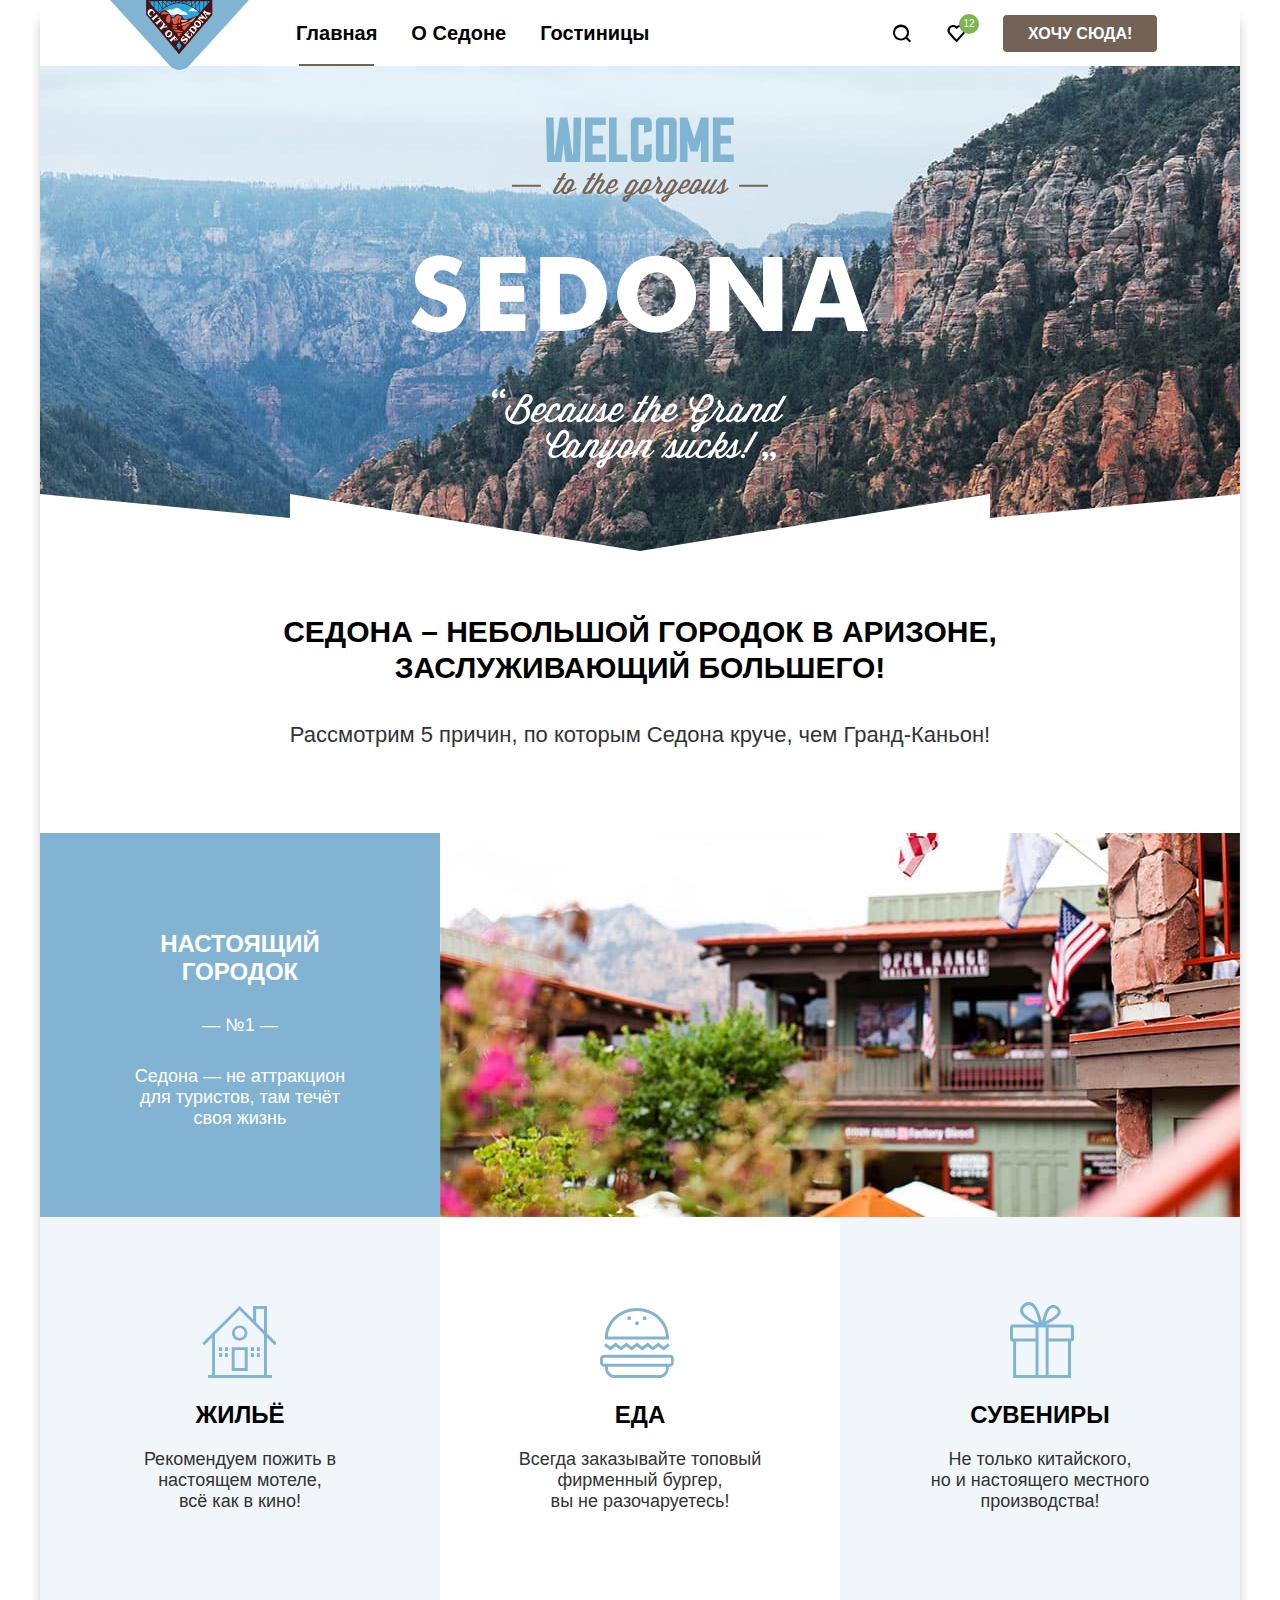
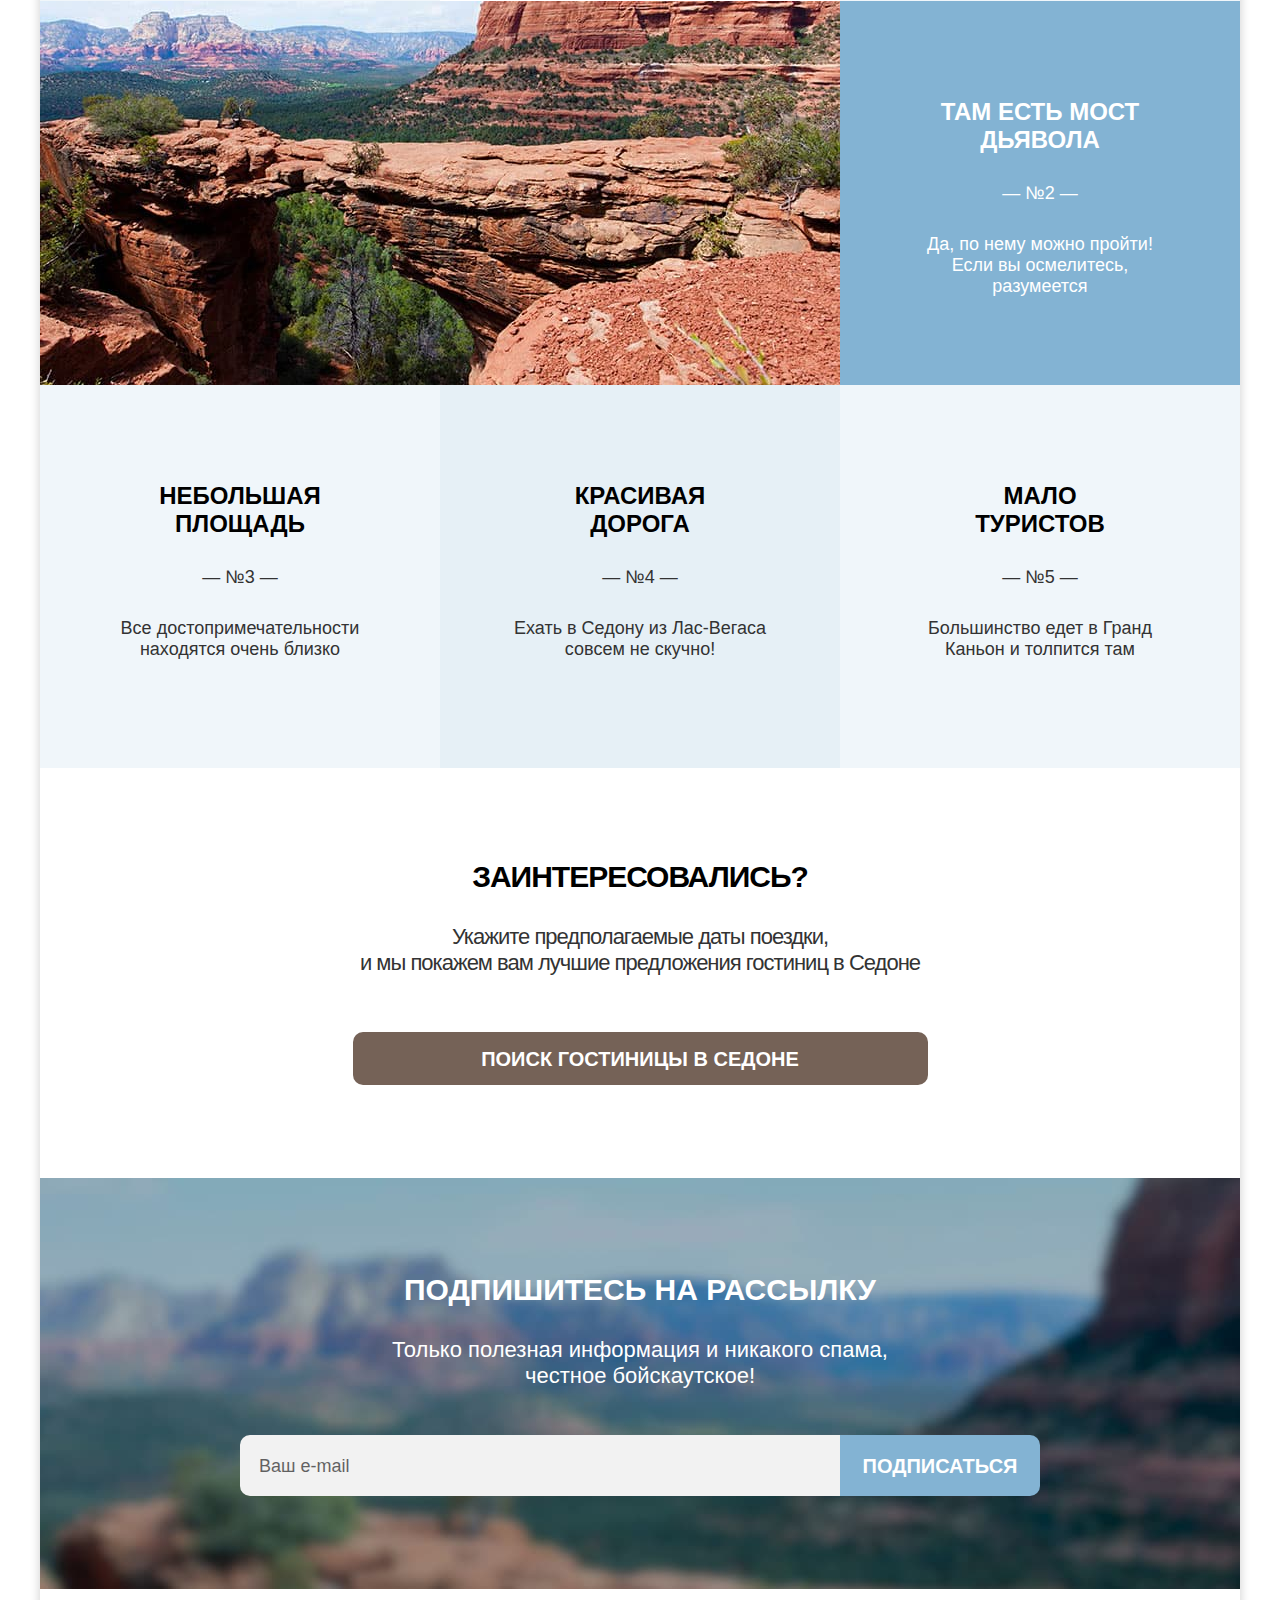
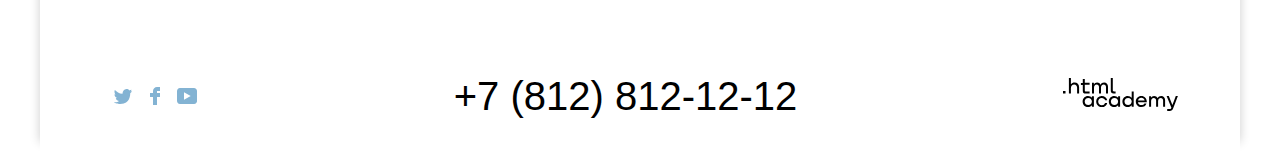
==== commit f808b85c: ":heavy_check_mark: Сборка #7" ====
--- a/7/index.html
+++ b/7/index.html
@@ -8,6 +8,7 @@
 </head>
   <body>
     <header class="main-header">
+      <link rel="icon" href="favicon.ico">
       <nav class="navigation">
         <a class="navigation-logo">
           <img class="main-header-logo" src="./images/header/logo.svg" width="139" height="70" alt="Логотип сайта города Седоны.">
--- a/7/styles/styles.css
+++ b/7/styles/styles.css
@@ -93,17 +93,16 @@
   line-height: 26px;
   font-weight: 700;
   text-align: center;
-  color: inherit;
+  color: #000000;
   background-color: #ffffff;
   text-decoration: none;
 }
 
 .navigation-link:hover {
-color: #756257;
+  color: #756257;
 }
 
 .navigation-link:focus {
-  text-decoration: underline #83B3D3;
   outline: none;
 }
 
@@ -158,21 +157,17 @@
   background-color: #7DB54F;
 }
 
-.navigation-link:focus .navigation-icon {
-  fill: #FFFFFF;
-}
-
-.navigation-link:focus .favorite-number {
-  background-color: #FFFFFF;
+.navigation-link:hover .navigation-icon {
+  fill:#756257;
 }
 
 .navigation-link:active .navigation-icon {
-  color:  #756257;
-}
-
-.navigation-link:active .favorite-number {
-  background-color: #7DB550;
-  color: #FFFFFF;
+  fill:#756257;
+  opacity: 0.3;
+}
+
+.favorite-number:active:after {
+  color: #A4CB84;
 }
 
 .main-container {
@@ -285,7 +280,6 @@
   padding: 0 70px 87px;
 }
 
-
 .advantages-item-black {
   background-color: hsl(204 48% 67% / 0.2);
 }
@@ -404,7 +398,6 @@
   font-size: 16px;
   line-height: 20px;
   font-weight: 700;
-  letter-spacing: -1px;
   text-align: center;
   color: #ffffff;
   background-color: #756257;
@@ -431,7 +424,6 @@
 .button:active {
   background-color: #615048;
   color:rgba(255, 255, 255, 0.3);
-  opacity: 0.3;
 }
 
 .hotel-search .button {
@@ -448,6 +440,7 @@
 .catalog-filter-button-complex {
   display:flex;
   flex-direction: column;
+  align-self: center;
   padding: 0;
   margin: 0;
   width: 160px;
@@ -458,7 +451,8 @@
 .button-apply {
   display: inline-block;
   box-sizing: border-box;
-  cursor: pointer;
+  width: 160px;
+  height: 48px;
   font-size: 16px;
   line-height: 21px;
   font-weight: 700;
@@ -468,38 +462,38 @@
   text-transform: uppercase;
   border-radius: 4px;
   border: none;
-  width: 160px;
-  padding:10px;
-  margin: 0;
+  cursor: pointer;
+  padding: 14px 0;
+  margin-top: 2px;
 }
 
 .button-apply:hover {
-background: #68A2CA;
+  background: #68A2CA;
 }
 
 .button-apply:focus {
   background: #68A2CA;
-  border: 3px solid #FFFFFF;
+  outline: 3px solid #FFFFFF;
 }
 
 .button-apply:active {
-  color: #FFFFFF;
-  opacity: 0.3;
+  color: #95BEDA;
 }
 
 .button-reset {
   display: inline-block;
   box-sizing: border-box;
-  cursor: pointer;
+  align-self: center;
   font-size: 18px;
   line-height: 23px;
   font-weight: 400;
   text-align: center;
   background: transparent;
   border: none;
-  margin-top: 20px;
-  padding: 0;
+  margin-top: 18px;
+  padding: 5px 10px;
   color: #FFFFFF;
+  cursor: pointer;
 }
 
 .button-reset:hover {
@@ -509,11 +503,11 @@
 
 .button-reset:focus {
   color: #FFFFFF;
-  border: 3px solid #83B3D3;
+  outline: 3px solid #83B3D3;
   border-radius: 4px;
 }
 
-.button-reset:focus {
+.button-reset:active {
   color: #FFFFFF;
   opacity: 0.6;
 }
@@ -542,13 +536,12 @@
 
 .product-more-button:focus {
   background-color: #68A2CA;
-  border: 3px solid #756257;
+  outline: 3px solid #756257;
 }
 
 .product-more-button:active {
   background-color: #68A2CA;
-  color: #FFFFFF;
-  opacity: 0.3;
+  color: #95BEDA;
 }
 
 .card-button {
@@ -574,7 +567,7 @@
 
 .card-button:focus {
   background-color: #756257;
-  border: 3px solid #83B3D3;
+  outline: 3px solid #83B3D3;
   border-radius: 4px;
 }
 
@@ -592,23 +585,39 @@
 
 .card-button-select:hover {
   background: #68A2CA;
-  border: 1px solid #756257;
+  outline: 1px solid #756257;
 }
 
 .card-button-select:focus {
   background: #68A2CA;
-  border: 3px solid #756257;
+  outline: 3px solid #756257;
 }
 
 .card-button-select:active {
   background: #68A2CA;
-  border: 1px solid #756257;
+  outline: 1px solid #756257;
   color: #FFFFFF;
   opacity: 0.3;
 }
 
-.card-button-select:nth-child {
+.card-button-select-current {
+  margin-left: 10px;
   background-color: #7DB54F;
+}
+
+.card-button-select-current:hover {
+  background: #6C9E42;
+}
+
+.card-button-select-current:focus {
+  background: #6C9E42;
+  outline: 3px solid #756257;
+}
+
+.card-button-select-current:active {
+  background: #6C9E42;
+  color: #FFFFFF;
+  opacity: 0.3;
 }
 
 .subscribe {
@@ -638,7 +647,7 @@
 }
 
 .subscribe-subtitle {
-  padding: 0;
+  padding: 0 40px;
   margin: 0;
   margin-bottom: 46px;
 }
@@ -657,7 +666,7 @@
   padding: 8px 16px;
   background-color: #F2F2F2;
   border-radius: 10px 0 0 10px;
-  border: 1px solid #F2F2F2;
+  border: 3px solid #F2F2F2;
   outline: none;
 }
 
@@ -708,9 +717,8 @@
 }
 
 .subscribe-form-button:active {
-  color: #FFFFFF;
   background-color: #68A2CA;
-  opacity: 0.3;
+  color:#95BEDA;
 }
 
 .main-footer {
@@ -768,7 +776,7 @@
   fill: #83B3D3;
 }
 
-.footer-social-link:hover {
+.footer-social-link:hover .social-icon {
   fill:#68A2CA;
 }
 
@@ -833,7 +841,7 @@
   padding: 10px;
 }
 
-.footer-htmlacademy-link:hover {
+.footer-htmlacademy-link:hover .htmlacademy-icon {
   fill: #756257;
 }
 
@@ -846,6 +854,378 @@
 .footer-htmlacademy-link:active {
   fill: #756257;
   opacity: 0.3;
+}
+
+.modal-contain {
+  position: fixed;
+  top: 0;
+  left: 0;
+  display: flex;
+  width: 100%;
+  height: 100%;
+  background-color: rgba(242, 242, 242, 0.8);
+  z-index: 1;
+}
+
+.modal-container-close {
+  display: none;
+}
+
+.modal {
+  box-sizing: border-box;
+  position: relative;
+  margin: auto;
+  padding: 40px;
+  background-color: #ffffff;
+  border-radius: 30px;
+  box-shadow: 0px 25px 50px rgba(0, 0, 0, 0.15);
+}
+
+.modal-search {
+  width: 715px;
+}
+
+.appointment-form{
+  display: flex;
+  flex-direction: column;
+  padding: 37px 30px 30px;
+}
+
+.field-group {
+  display:flex;
+  flex-direction: row;
+  justify-content: space-between;
+  align-items: center;
+  font-size: 18px;
+  line-height: 40px;
+  font-weight:700;
+  margin: 0;
+}
+
+.subfield-text {
+  display: block;
+  margin-left: 155px;
+}
+
+.subfield-text.invalid-text {
+  display: block;
+  box-sizing: border-box;
+  font-size: 16px;
+  color:#FF5757;
+  padding: 3px 0;
+  margin-bottom: 11px;
+}
+
+.subfield-text.valid-text {
+  display: block;
+  box-sizing: border-box;
+  font-size: 16px;
+  color:#333333;
+  padding: 3px 0;
+  margin-bottom: 11px;
+}
+
+.appointment-form .field{
+  box-sizing: border-box;
+  font-size: 18px;
+  line-height: 40px;
+  font-weight:700;
+  background: #F2F2F2;
+  border: none;
+}
+
+.appointment-form-date .field{
+  width: 420px;
+  height: 50px;
+  color:#616161;
+  padding-left: 19px;
+  position: relative;
+  border-radius: 4px;
+}
+
+.appointment-form .field:focus-visible{
+  outline: none;
+}
+
+.appointment-form-date .field:hover {
+  color:#616161;
+  background-color: #E6E6E6;
+}
+
+.appointment-form-date .field:focus {
+  color:#616161;
+  background-color: #E6E6E6;
+  outline: 3px solid #83B3D3;
+}
+
+.appointment-form-date .field:active {
+  color:#000000;
+  outline: 2px solid #000000;
+  background-color: #FFFFFF;
+}
+
+.appointment-form-date .field-invalid {
+  color:#FFFFFF;
+  background-color: #F2F2F2;
+}
+
+.appointment-form-date .field-valid {
+  color:#000000;
+  background-color: #F2F2F2;
+}
+
+.appointment-form-date .field:disabled
+.appointment-form-date .field:disabled:hover {
+  color: #616161;
+  background-color: #E6E6E6;
+}
+
+.appointment-form-date .calendar {
+ position: absolute;
+ right: 95px;
+}
+
+.calendar::after {
+  position: absolute;
+  content: "";
+  padding: 0;
+  margin: 0;
+  width: 15px;
+  height: 15px;
+  background-image: url(../images/modal/modal-calendar.svg);
+  top: -8px;
+  left: -9px;
+  right: 0;
+  bottom: 0;
+}
+
+.modal-close-button {
+  position: absolute;
+  padding:0;
+  margin-top: 54px;
+  margin-right: 70px;
+  top: 0;
+  right: 0;
+  width: 53px;
+  height: 53px;
+  color: #000000;
+  background-color: #F2F2F2;
+  border:#F2F2F2;
+  border-radius: 50%;
+  background-repeat: no-repeat;
+  background-position: center;
+  cursor: pointer;
+}
+
+.modal-close-icon {
+  top: 0;
+  right: 0;
+  bottom: 0;
+  left: 0;
+  margin: 0;
+  width: 13px;
+  height: 13px;
+  fill: #000000;
+}
+
+.modal-close-button:hover {
+  background-color: #E6E6E6;
+}
+
+.modal-close-button:focus {
+  background-color: #E6E6E6;
+  outline: 3px solid #83B3D3;
+}
+
+.modal-close-button:active .modal-close-icon{
+  fill: #D1D1D1;
+}
+
+.modal-title {
+  margin: 0;
+  padding-top: 22px;
+  padding-left: 28px;
+  font-size: 30px;
+  line-height: 40px;
+  font-weight: 700;
+  color: #000000;
+  text-transform: uppercase;
+}
+
+.field-group-wrapper {
+  display: flex;
+  justify-content: space-between;
+  margin-bottom: 40px;
+}
+
+.field-group-wrapper .field {
+  width: 61px;
+  border: none;
+  color: #000000;
+  padding: 0;
+  padding-left: 28px;
+}
+
+.field-button-complex {
+  display: flex;
+  width: 133px;
+  height: 50px;
+}
+
+.field-group.form-adults-number {
+  width: 288px;
+  margin-right: 56px;
+  display: flex;
+  justify-content: space-between;
+}
+
+.field-group.form-children-number {
+  width: 230px;
+  display: flex;
+  justify-content: space-between;
+}
+
+.button-minus {
+  width: 36px;
+  border: none;
+  border-radius: 4px 0 0 4px;
+  background-color: #F2F2F2;
+  padding: 0;
+  position: relative;
+}
+
+.button-minus .icon-minus {
+  position: absolute;
+  top: 15px;
+  left: 16px;
+  right: 0;
+  bottom: 0;
+  fill: #A9A9A9;
+  padding: 9px 3px;
+}
+
+.button-plus {
+  width: 36px;
+  border: none;
+  border-radius: 0 4px 4px 0;
+  background-color: #F2F2F2;
+  padding: 0;
+  position: relative;
+}
+
+.button-plus .icon-plus {
+  position: absolute;
+  top: 15px;
+  right: 16px;
+  fill: #A9A9A9;
+  padding: 3px;
+}
+
+.button-minus:hover .icon-minus,
+.button-plus:hover .icon-plus {
+  fill:#000000;
+}
+
+.button-minus:focus .icon-minus,
+.button-plus:focus .icon-plus {
+  fill:#000000;
+  outline: 3px solid #83B3D3;
+  border-radius: 4px;
+}
+
+.button-minus:active .icon-minus,
+.button-plus:active .icon-plus {
+  fill: #CCCCCC;
+}
+
+.tooltip {
+  position: absolute;
+  margin-left: 54px;
+  width: 25px;
+  height: 25px;
+}
+
+.tooltip-toggle {
+  border: none;
+  background-color: transparent;
+  padding: 0;
+  margin: 0;
+  display: block;
+  background: #83B3D3;
+  width: 25px;
+  height: 25px;
+  border-radius: 50%;
+}
+
+.tooltip-icon {
+  width: 1px;
+  height: 9px;
+  display: block;
+  padding-left: 12px;
+}
+
+.tooltip-toggle:hover {
+  background-color: #68A2CA;
+}
+
+.tooltip-text {
+  top: 19px;
+  left: 50%;
+  transform: translateX(-50%);
+  z-index: 1;
+  background-color: #333333;
+  color: #FFFFFF;
+  font-size: 16px;
+  line-height: 20px;
+  font-weight: 400;
+  text-transform: none;
+  padding: 15px 15px 18px 18px;
+  border-radius: 10px;
+  display: block;
+  box-sizing: border-box;
+  width: 256px;
+  box-shadow: 0px 15px 30px rgba(0, 0, 0, 0.3);
+  position: relative;
+  display: none;
+}
+
+.tooltip-toggle:hover + .tooltip-text,
+.tooltip-toggle:focus + .tooltip-text {
+  display: block;
+}
+
+.tooltip-text:after {
+  content:'';
+  background-image: url("../images/modal/tooltip-triangle.svg");
+  width: 19px;
+  height: 9px;
+  position:absolute;
+  bottom: 100%;
+  left:0;
+  right:0;
+  margin-left: auto;
+  margin-right: auto;
+}
+
+.modal-search-button {
+  width: 575px;
+  height: 60px;
+  margin: 0;
+  padding: 0;
+  background-color: #83B3D3;
+}
+
+.modal-search-button:hover {
+  background-color: #68A2CA;
+}
+
+.modal-search-button:focus {
+  background-color: #68A2CA;
+  outline: 3px solid #756257;
+}
+
+.modal-search-button:active {
+  color:  #B5D1E5;
 }
 
 .inner-header {
@@ -860,11 +1240,11 @@
 
 .inner-header-title {
   font-size: 60px;
-  line-height: 78px;
+  line-height: 68px;
   font-weight: 700;
   color: inherit;
   margin: 0;
-  padding-bottom: 5px;
+  padding: 0;
 }
 
 .breadcrumbs {
@@ -877,9 +1257,13 @@
 
 .breadcrumbs-item {
   position: relative;
-  margin: 0;
-  padding: 0px;
+  margin-right: 20px;
+  padding: 0;
   list-style-type: none;
+}
+
+.breadcrumbs-item:last-child {
+ margin: 0;
 }
 
 .breadcrumbs-link {
@@ -890,7 +1274,15 @@
   font-weight: 400;
   color: inherit;
   text-decoration: none;
-  padding-left: 20px;
+  margin: 0;
+  padding: 0 3px;
+}
+
+.breadcrumbs-link.home {
+  width: 12px;
+  height: 12px;
+  margin-top: 1px;
+  padding: 3px;
 }
 
 .breadcrumbs-icon {
@@ -900,21 +1292,22 @@
   fill:#FFFFFF;
   width: 12px;
   height: 12px;
-  padding-left: 0;
-  margin: auto;
+  padding: 0;
+  margin: 0;
 }
 
 .breadcrumbs-item:after {
   position: absolute;
   content: "";
-  background-image: url(../images/arrow.svg);
+  left: 26px;
+  bottom: 6px;
+  background-image: url(../images/breadcrumbs-arrow.svg);
   fill: #FFFFFF;
+  opacity: 0.3;
   background-repeat: no-repeat;
-  right: -13px;
-  bottom: 5px;
   width: 5px;
   height: 8px;
-  margin: auto;
+  margin: 0;
   padding: 0;
 }
 
@@ -922,10 +1315,39 @@
   content: none;
 }
 
+.breadcrumbs-icon:focus {
+  outline: none;
+}
+
+.breadcrumbs-link:focus-visible {
+  outline: none;
+}
+
+.breadcrumbs-link.home:hover,
+.breadcrumbs-link:hover {
+  color: #FFFFFF;
+  opacity: 0.6;
+}
+
+.breadcrumbs-link.home:focus {
+  outline: 3px solid #83B3D3;
+  border-radius: 4px;
+}
+
+.breadcrumbs-link:focus {
+  outline: 3px solid #83B3D3;
+  border-radius: 4px;
+}
+
+.breadcrumbs-link:active,
+.breadcrumbs-link:active {
+  opacity: 0.3;
+}
+
 .catalog-products {
   font-weight: 400;
   margin: 0;
-  padding-top: 45px;
+  margin-top: 45px;
   padding-bottom: 55px;
 }
 
@@ -934,15 +1356,30 @@
 }
 
 .catalog-filter-group {
-  margin-right: 67px;
+  margin: 0;
+  margin-right: 57px;
   padding: 0;
   border: none;
+  letter-spacing: -1px;
+}
+
+.catalog-filter-group:nth-child(3) {
+  margin-left: 90px;
+  margin-right: 71px;
+}
+
+.control-label {
+  line-height: 24px;
 }
 
 .catalog-filter-list {
+  margin: 0;
+  padding: 0;
   list-style-type: none;
-  margin: 0;
-  padding: 0;
+}
+
+.catalog-filter-item:not(:last-child) {
+  margin-bottom: 13px;
 }
 
 .catalog-filter-title {
@@ -954,9 +1391,231 @@
   padding-bottom: 30px;
 }
 
-.catalog-filter-item {
-  padding-bottom: 13px;
-  margin: 0 ;
+.control {
+  position: relative;
+  display: block;
+  padding-left: 39px;
+  box-sizing:border-box;
+}
+
+.control-mark {
+  position: absolute;
+  top: 2px;
+  left: 0;
+  width: 20px;
+  height: 20px;
+  background-color: #FFFFFF;
+  border-radius: 4px;
+}
+
+.control:hover .control-mark {
+  background-color:rgba(255, 255, 255, 0.6);
+}
+
+.control-input[type="radio"]:hover + .control-mark {
+ background-color: #FFFFFF;
+}
+
+.control-input:focus + .control-mark {
+  background-color: rgba(255, 255, 255, 0.6);
+  outline: 3px solid #83B3D3;
+}
+
+.control-input[type="radio"]:focus + .control-mark {
+  background-color:#FFFFFF;
+  outline: 3px solid #83B3D3;
+}
+
+.control-input:active + .control-mark {
+  background: rgba(255, 255, 255, 0.3);
+}
+
+.control-input[type="radio"]:active + .control-mark {
+  background-color:#FFFFFF;
+}
+
+.control-input[type="checkbox"]:checked + .control-mark::before {
+  content: "";
+  position: absolute;
+  width: 6px;
+  height: 2px;
+  left: 3px;
+  top: 11px;
+  transform: rotate(45deg);
+  background-color:  #3F5E72;
+}
+
+.control-input[type="checkbox"]:checked + .control-mark::after {
+  content: '';
+  position: absolute;
+  left: 5px;
+  top: 9px;
+  width: 12px;
+  height: 2px;
+  background-color: #3F5E72;
+  transform: rotate(-45deg);
+}
+
+.control-input[type="radio"] + .control-mark {
+  border-radius: 50%;
+}
+
+.control-input[type="radio"]:checked + .control-mark::before {
+  position: absolute;
+  top: 5px;
+  left: 5px;
+  width: 10px;
+  height: 10px;
+  background-color: #3F5E72;
+  border-radius: 50%;
+  content: "";
+}
+
+.range-wrapper-inputs {
+  display: grid;
+  grid-template-columns: 143px 144px;
+  grid-template-rows: 48px;
+  position: relative;
+}
+
+.catalog-filter-label {
+  border: 2px solid #FFFFFF;
+  padding: 12px 81px 9px 17px;
+}
+
+.catalog-filter-label-min {
+  border-radius: 4px 0 0 4px;
+}
+
+.catalog-filter-label-max {
+  margin-left: -2px;
+  border-radius: 0 4px 4px 0;
+}
+
+
+.catalog-filter-label-min:hover,
+.catalog-filter-label-max:hover {
+  border: 2px solid #6A6B6B;
+  z-index:1;
+}
+
+.catalog-filter-label-min:focus,
+.catalog-filter-label-max:focus {
+  box-shadow:
+  inset 0px 0px 0px 3px #81B3D2,
+  0px 0px 0px 3px #81B3D2;
+  z-index:2;
+  outline: none;
+}
+
+.catalog-filter-label-min:active,
+.catalog-filter-label-max:active {
+  background-color: #756257;
+  z-index:1;
+}
+
+.range-input {
+  width: 60px;
+  padding: 0;
+  font-size: 18px;
+  line-height: 23px;
+  text-align: start;
+  color: #FFFFFF;
+  background-color: transparent;
+  border: none;
+  appearance: textfield;
+}
+
+.catalog-filter-label::after {
+  position: absolute;
+  content:"";
+  margin: 0;
+  padding: 0;
+  color:#FFFFFF;
+  opacity: 0.3;
+}
+
+.catalog-filter-label-min::after {
+  position: absolute;
+  content:"от";
+  top: 12px;
+  left: 107px;
+  right: 0;
+  bottom: 0;
+  width: 18px;
+  height: 23px;
+}
+
+.catalog-filter-label-max::after {
+  grid-column: 2/3;
+  position: absolute;
+  content:"до";
+  top: 12px;
+  left: 112px;
+  right: 0;
+  bottom: 0;
+  width: 20px;
+  height: 23px;
+}
+
+.range-input::-webkit-outer-spin-button,
+.range-input::-webkit-inner-spin-button {
+  appearance: none;
+  margin: 0;
+}
+
+.range-scale {
+  position: relative;
+  width: 287px;
+  height: 4px;
+  margin-top: 32px;
+  background-color: rgba(255, 255, 255, 0.3);
+}
+
+.range-bar {
+  position: absolute;
+  height: 4px;
+  background-color: #FFFFFF;
+}
+
+.range-toggle {
+  position: absolute;
+  width: 20px;
+  height: 20px;
+  background: #ffffff;
+  border-radius: 5px;
+  border: none;
+  cursor: pointer;
+}
+
+.range-toggle:hover {
+  background: #FFFFFF;
+  box-shadow: 0px 4px 10px rgba(0, 0, 0, 0.25);
+}
+
+.range-toggle:focus {
+  background: #FFFFFF;
+  box-shadow: 0px 4px 10px rgba(0, 0, 0, 0.25);
+  outline: 3px solid #83B3D3;
+}
+
+.range-toggle:active {
+  background: #FFFFFF;
+  box-shadow: 0px 4px 10px rgba(0, 0, 0, 0.25);
+  outline: 2px solid #83B3D3;
+}
+
+.range-input:focus-visible {
+  outline: none;
+}
+
+.toggle-min {
+ top: -8px;
+}
+
+.toggle-max {
+  top: -8px;
+  right: -10px;
 }
 
 .sorting-container {
@@ -964,8 +1623,6 @@
   align-items: center;
   padding: 0;
   margin: 44px 72px 53px 71px;
-  color: #000000;
-  background-color: #ffffff;
 }
 
 .sorting-title {
@@ -975,26 +1632,50 @@
   font-weight: 700;
   color: inherit;
   text-transform: uppercase;
-  margin-right: 150px;
-  padding: 0;
-}
-
-.sorting-type {
-  border: 2px solid #E6E6E6;
-  color: #E6E6E6 ;
+  margin-right: 192px;
+  padding: 0;
+}
+
+.select {
+  position: relative;
+  display: flex;
+  align-items: center;
+  width: 287px;
   margin-right: auto;
 }
 
 .sorting-control {
-  box-sizing:border-box;
+  width: 100%;
+  padding: 12px 89px 13px 15px;
   font-size: 18px;
   line-height: 23px;
-  letter-spacing: -1px;
-  color: #000000;
+  background-image: url(../images/select-arrow.svg);
+  background-repeat: no-repeat;
+  background-position: right 16px center;
+  appearance: none;
+  border: 2px solid #E6E6E6;
+  border-radius: 4px;
+}
+
+.product-control:focus-visible {
+  outline: none;
+}
+
+.sorting-control:hover,
+.sorting-control:focus {
+  outline: 2px solid #83B3D3;
+}
+
+.sorting-control:active {
+  outline: 2px solid #E6E6E6;
+  opacity: 0.3;
 }
 
 .sorting-control option {
+  width: 141px;
+  height: 23px;
   color: #333333;
+  padding: 0;
 }
 
 .sorting-toggle {
@@ -1067,15 +1748,15 @@
   background-color:#F2F2F2;
 }
 
-.product-card-image:hover {
+.product-card-image-link:hover {
   opacity: 0.6;
 }
 
-.product-card-image:focus {
-  border: 3px solid #83B3D3;
-}
-
-.product-card-image:active {
+.product-card-image-link:focus {
+  outline: 3px solid #83B3D3;
+}
+
+.product-card-image-link:active {
   opacity: 0.3;
 }
 
@@ -1109,13 +1790,53 @@
   margin-left: 10px;
 }
 
-.stars {
-  display: block;
-  background-image: url(../images/star-1.svg);
+.stars-rating {
+  position: relative;
+  width: 125px;
+}
+
+.star {
   width: 18px;
   height: 17px;
-  background-color: #FFFFFF;
+}
+
+.star::after {
+  position: absolute;
+  content: "";
+  background-image: url(../images/star-1.svg);
   background-repeat: no-repeat;
+  top:0;
+  left:0;
+  right: 0px;
+  bottom: 0px;
+  width: 18px;
+  height: 17px;
+  margin: 10px 0 10px;
+  padding: 0;
+}
+
+.star-2::after {
+  top:0;
+  left:24px;
+  right: 0px;
+  bottom: 0px;
+  padding: 0;
+}
+
+.star-3::after {
+  top:0;
+  left:48px;
+  right: 0px;
+  bottom: 0px;
+  padding: 0;
+}
+
+.star-4::after {
+  top:0;
+  left:72px;
+  right: 0px;
+  bottom: 0px;
+  padding: 0;
 }
 
 .rating {
@@ -1124,15 +1845,14 @@
   font-size: 16px;
   line-height: 21px;
   text-align: center;
-  color: #000000;
   text-decoration: none;
   text-transform: uppercase;
   border-radius: 4px;
   background-color: #F2F2F2;
   margin: 0;
   width: 160px;
-  padding: 9px 0 10px;
-  position: relative;
+  box-sizing: border-box;
+  padding: 8px 0 8px;
 }
 
 .divider {
@@ -1184,32 +1904,49 @@
 
 .pagination-link:focus {
   background-color: #68A2CA;
-  border: 3px solid #756257;
+  outline: 3px solid #756257;
 }
 
 .pagination-link:active {
   background-color: #68A2CA;
   color: #FFFFFF;
   opacity: 0.3;
-  border: none;
+  outline: none;
 }
 
 .product-quantity {
   display: flex;
   align-items: center;
-  margin: 0;
-  padding: 0;
   font-size: 18px;
   line-height: 23px;
+  position: relative;
 }
 
 .product-quantity-control {
+  width: 160px;
+  padding: 11px 16px;
+  font: inherit;
+  background-image: url("../images/select-arrow.svg");
+  background-repeat: no-repeat;
+  background-position: right 16px center;
+  appearance: none;
+  border: 2px solid #E6E6E6;
+  border-radius: 4px;
   margin-left: 51px;
-  padding: 13px 17px 12px;
-  border: 2px solid #E6E6E6;
-  box-sizing: border-box;
-  border-radius: 4px;
-  width: 160px;
+}
+
+.product-quantity-control:focus-visible {
+  outline: none;
+}
+
+.product-quantity-control:hover,
+.product-quantity-control:focus {
+  border: 2px solid #83B3D3;
+}
+
+.sorting-control:active {
+  outline: 2px solid #E6E6E6;
+  opacity: 0.3;
 }
 
 .inner-subscribe {
@@ -1217,10 +1954,10 @@
   line-height: 26px;
   font-weight: 400;
   text-align: center;
-  color: #000000;
+  color: #333333;
   background-color: #ffffff;
-  margin: 0 auto 140px;
-  padding: 73px 200px 0;
+  margin: 0;
+  padding: 73px 200px 140px;
 }
 
 .inner-subscribe-title {
@@ -1229,8 +1966,8 @@
   font-weight: 700;
   text-align: center;
   text-transform: uppercase;
-  color: inherit;
-  padding: 0;
+  color: #000000;
+  padding: 0;
+  margin:0;
   margin-bottom: 46px;
 }
-
